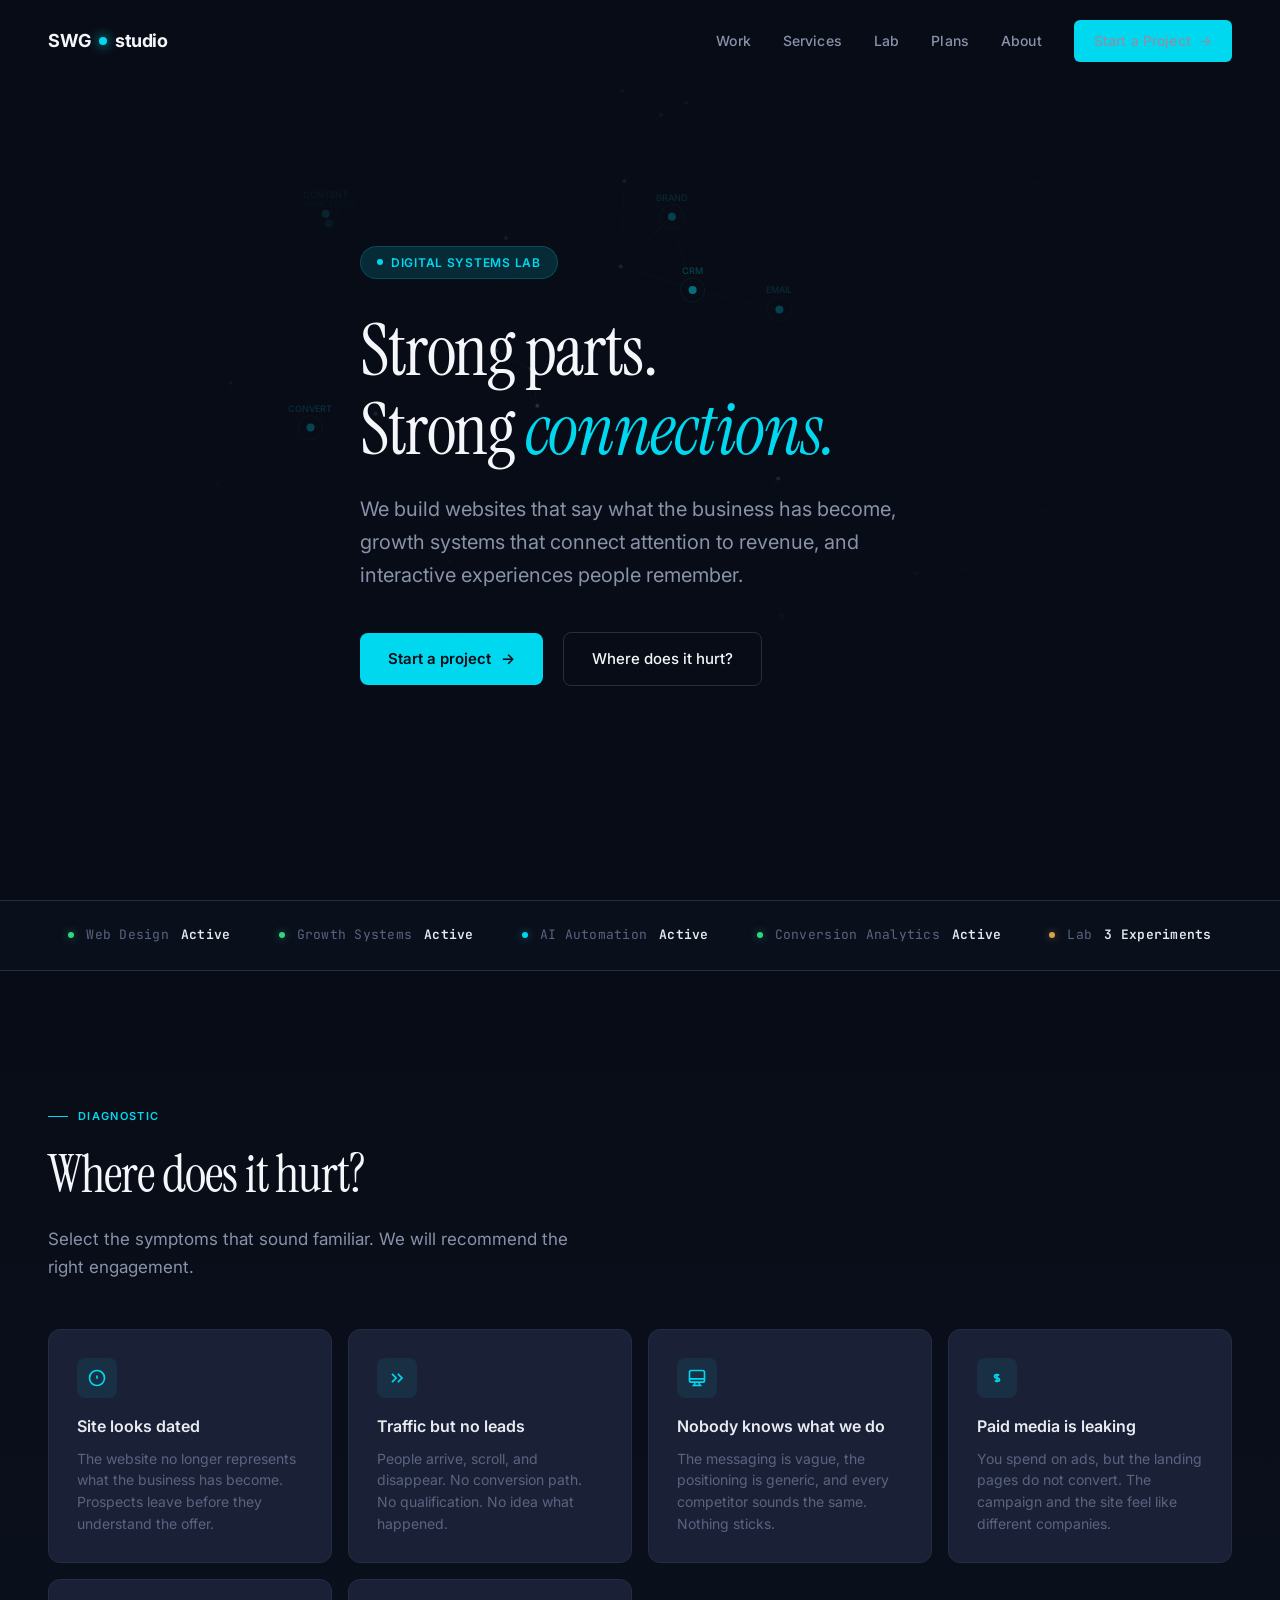
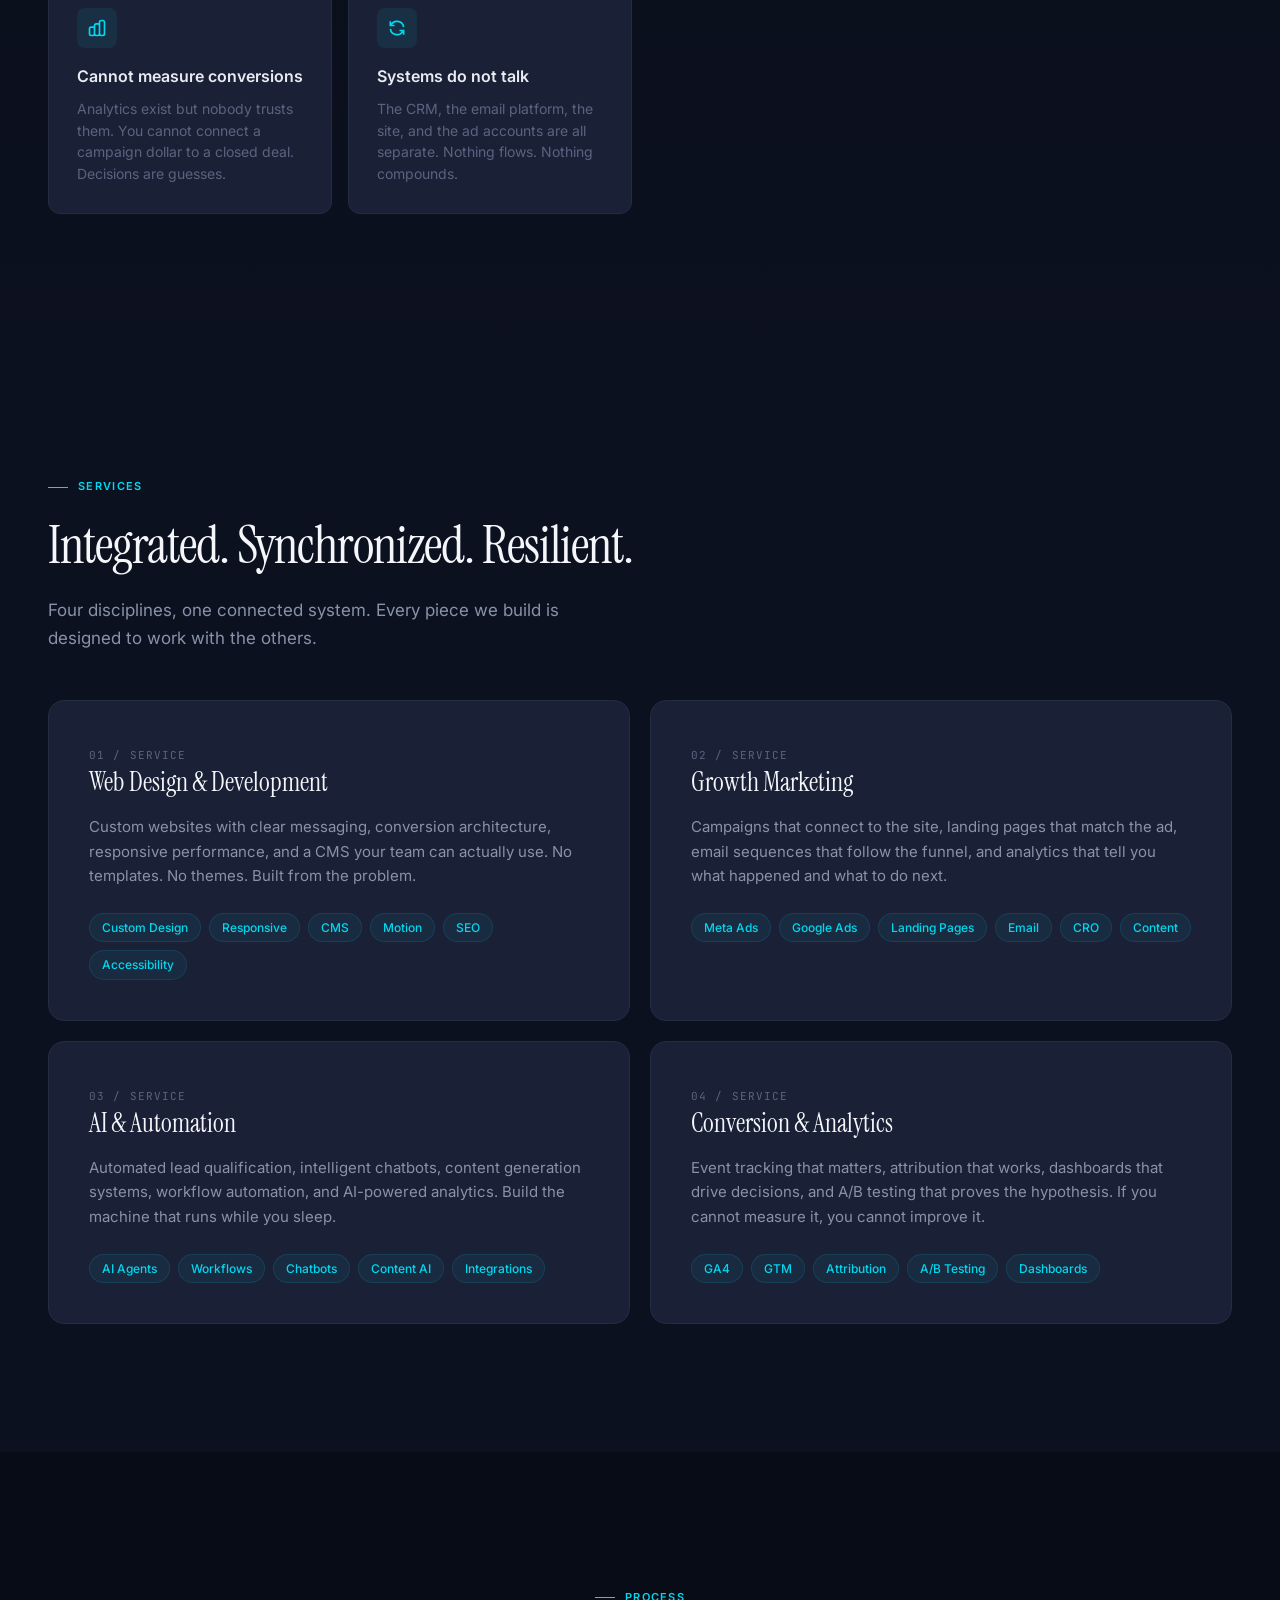
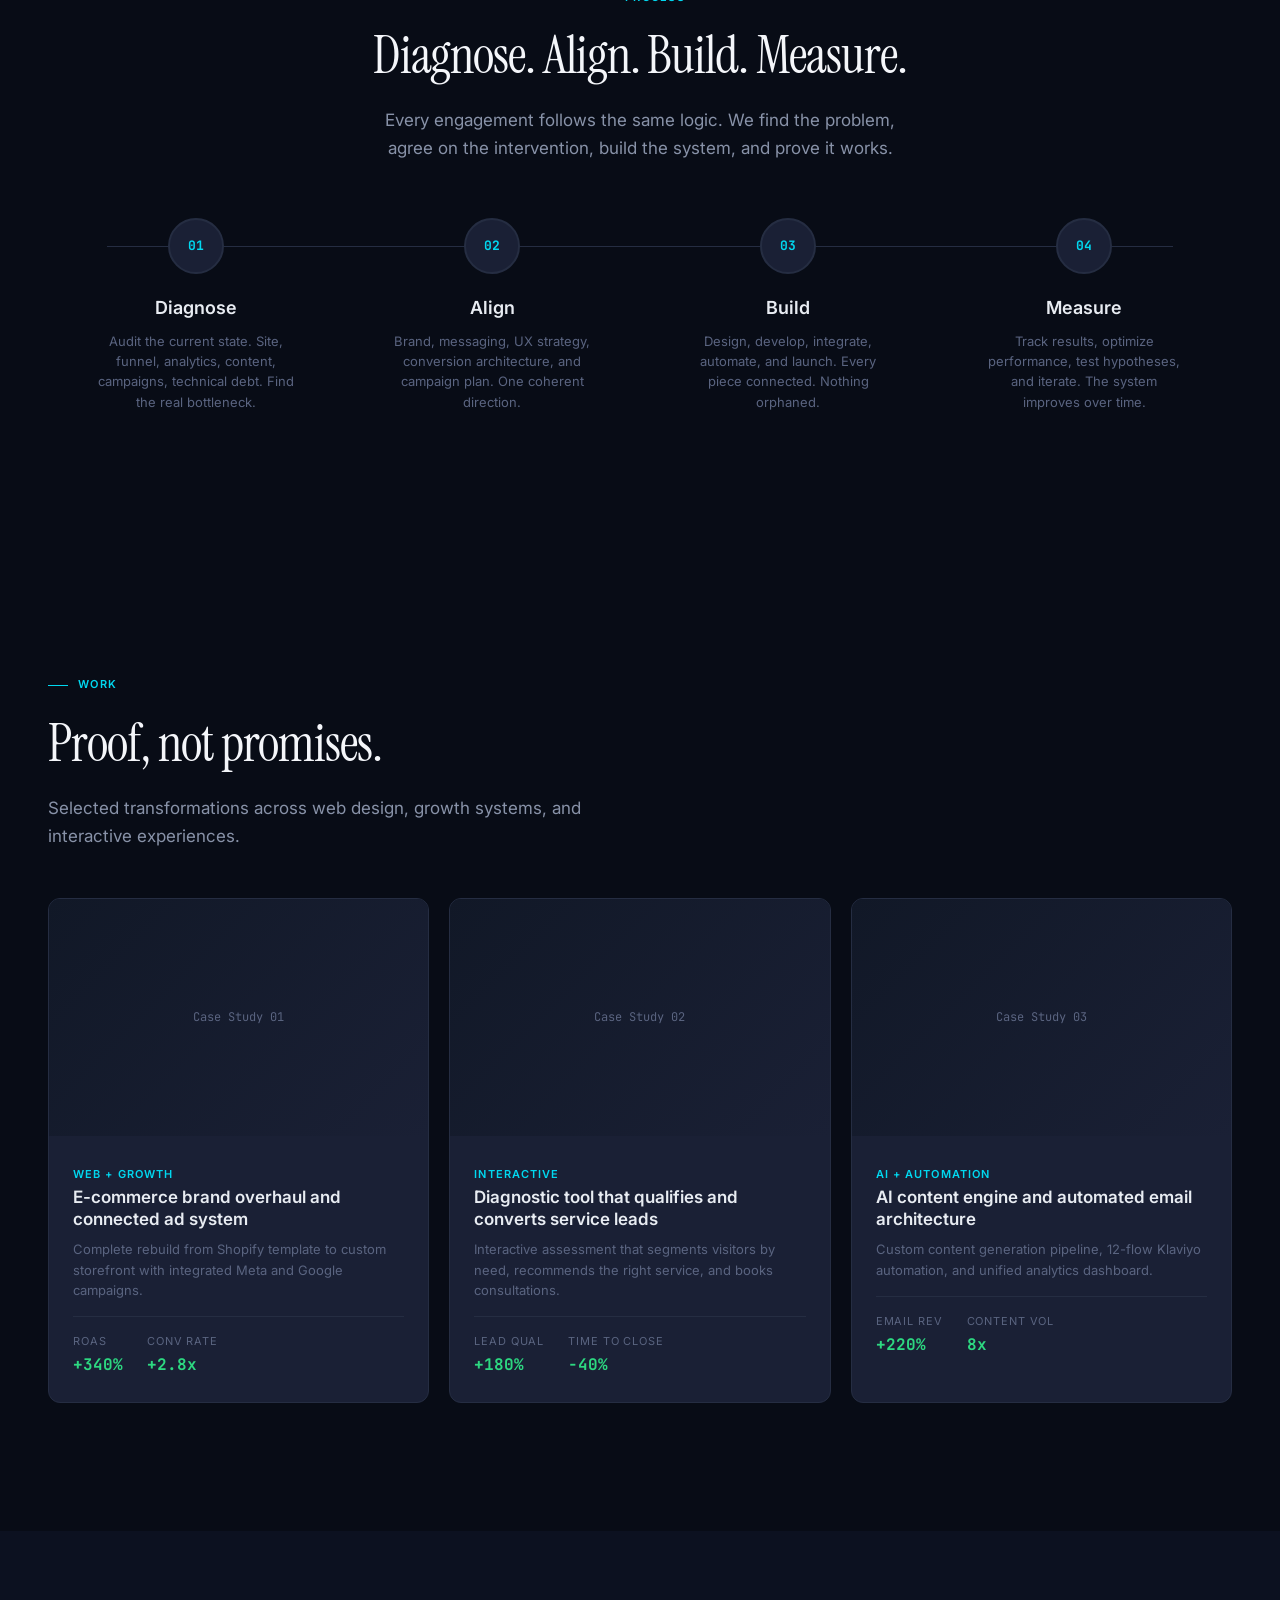
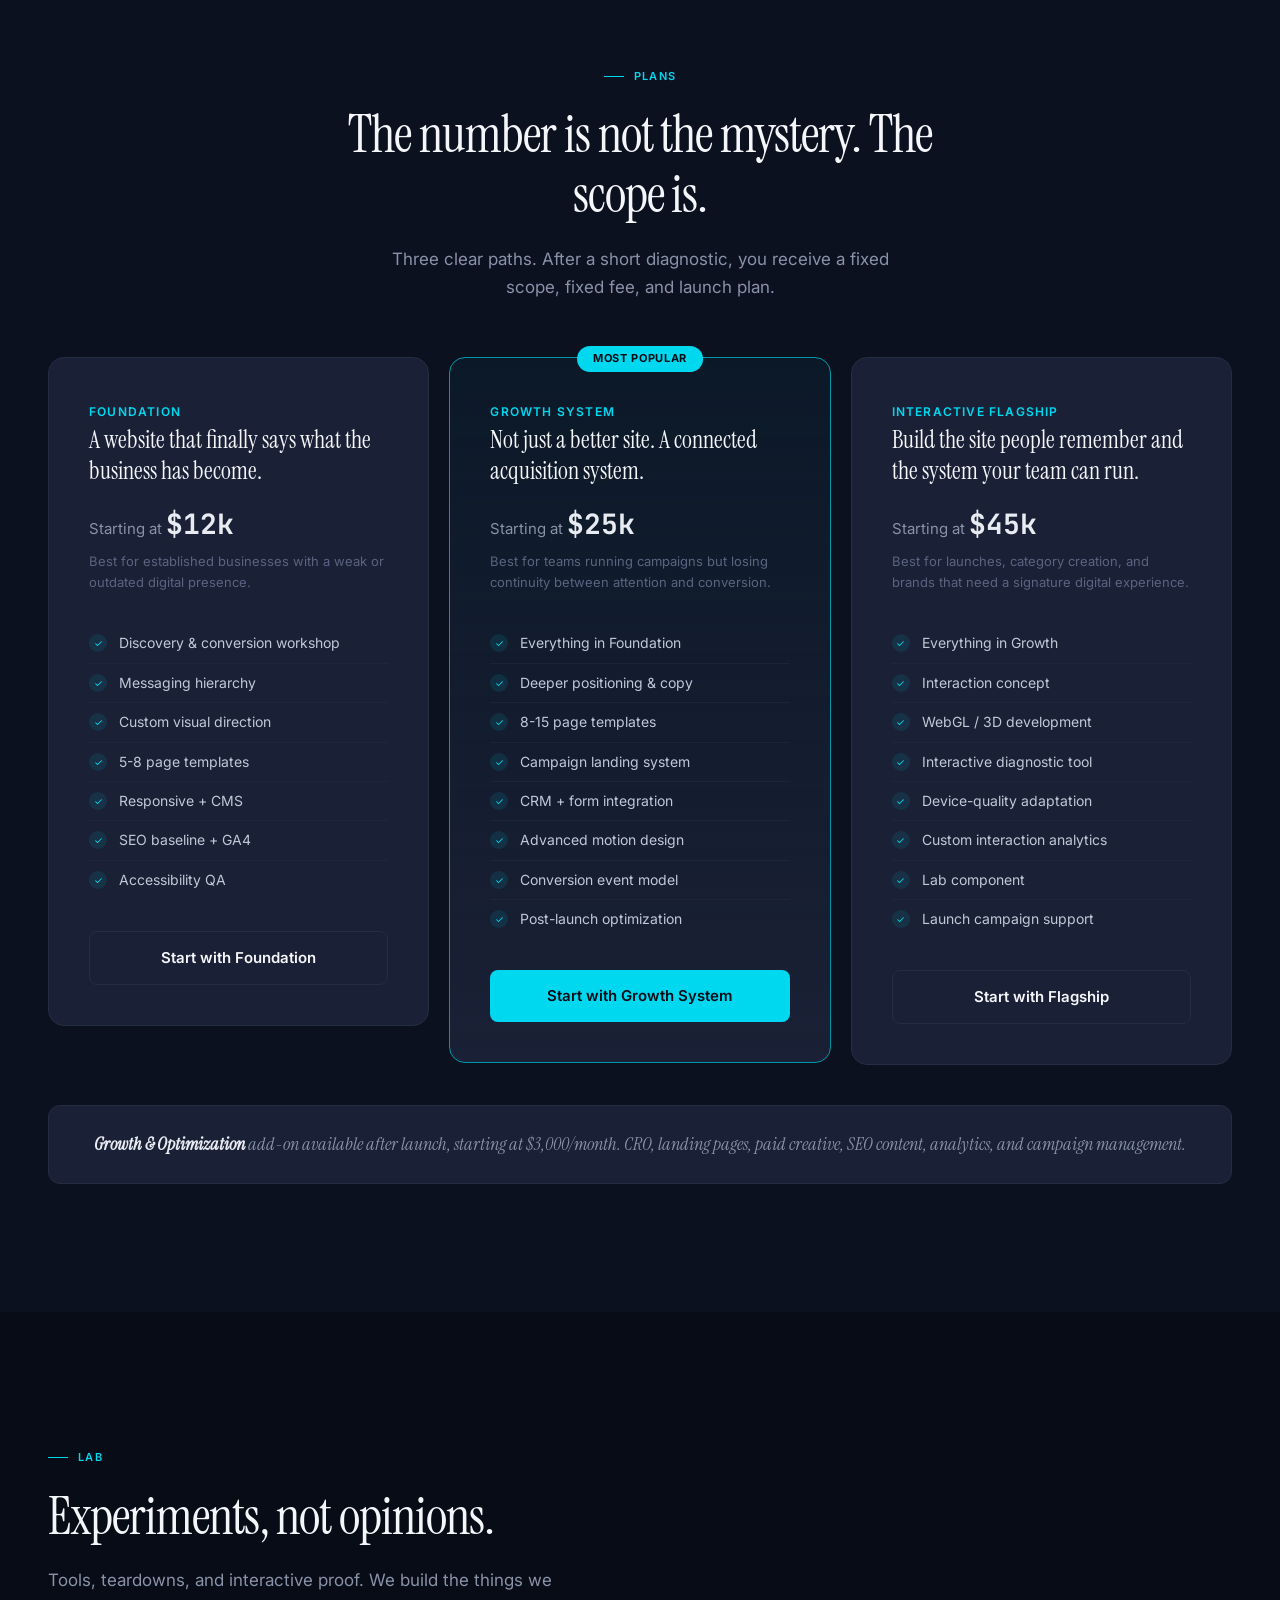
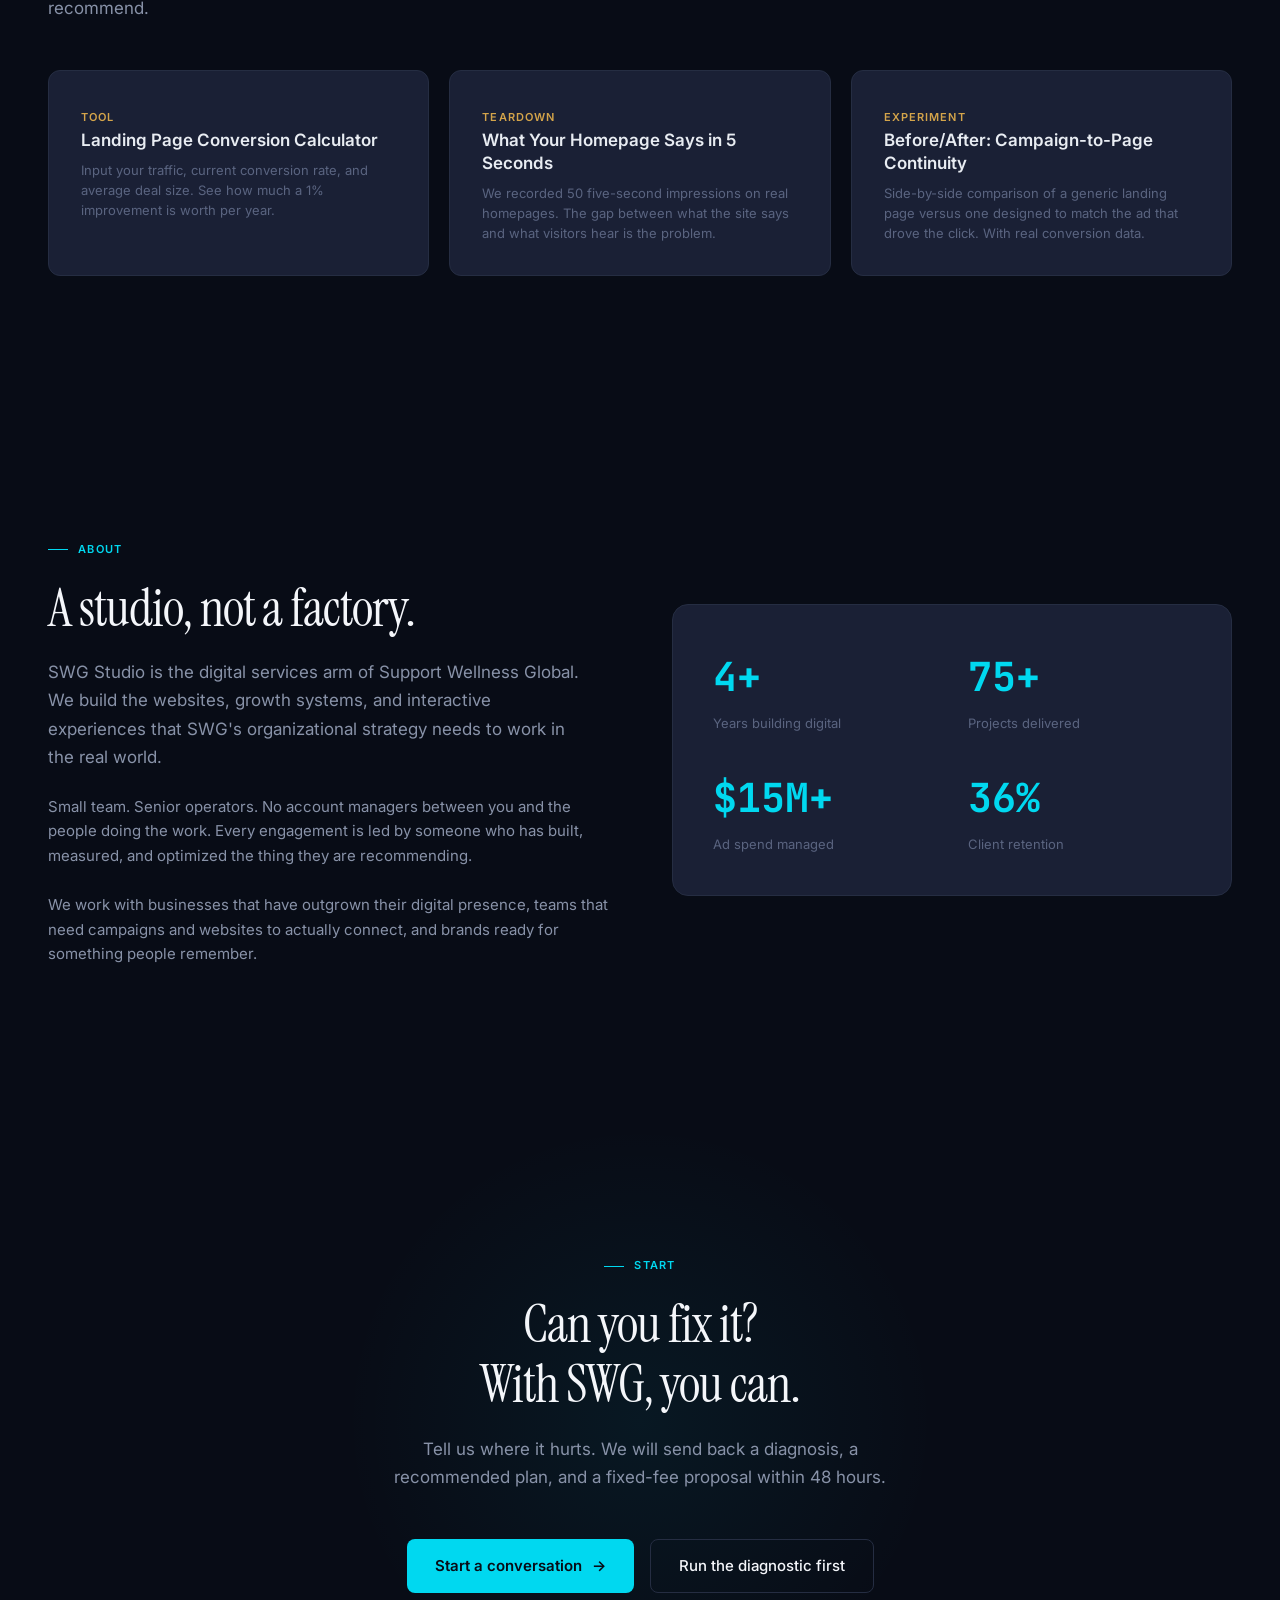
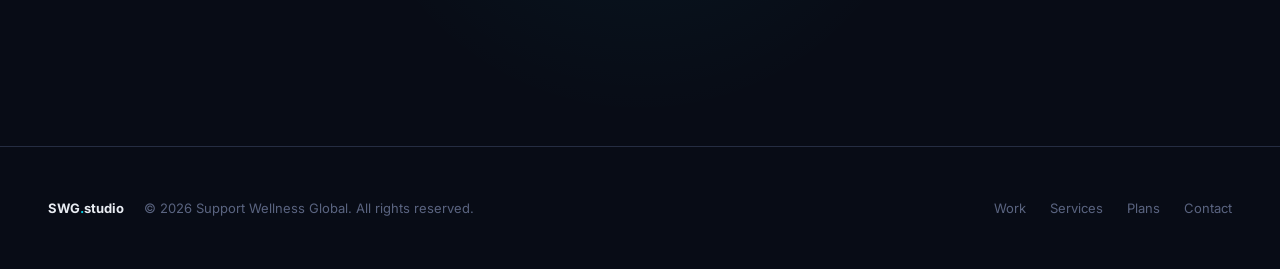
==== index.html @ 5b89d14f "Initial v1 of SWG Studio site Single-page digital systems lab site with network canvas animation, in" ====
<!DOCTYPE html>
<html lang="en">
<head>
  <meta charset="UTF-8">
  <meta name="viewport" content="width=device-width, initial-scale=1.0">
  <title>SWG Studio | Websites, Growth Systems & Interactive Experiences</title>
  <meta name="description" content="We build websites that convert, growth systems that connect, and interactive experiences people remember. Diagnose. Align. Build. Measure.">
  <meta property="og:title" content="SWG Studio | Digital Systems Lab">
  <meta property="og:description" content="Websites, growth marketing, AI automation, and conversion systems. Not another agency site. A working digital systems lab.">
  <meta property="og:type" content="website">
  <link rel="preconnect" href="https://fonts.googleapis.com">
  <link rel="preconnect" href="https://fonts.gstatic.com" crossorigin>
  <link href="https://fonts.googleapis.com/css2?family=Instrument+Serif:ital@0;1&family=Inter:wght@400;500;600;700&family=JetBrains+Mono:wght@400;600;700&display=swap" rel="stylesheet">
  <link rel="stylesheet" href="css/style.css">
  <script type="application/ld+json">
  {
    "@context": "https://schema.org",
    "@type": "Organization",
    "name": "SWG Studio",
    "description": "Digital systems lab: web design, growth marketing, AI automation, and conversion systems.",
    "url": "https://swg.studio"
  }
  </script>
</head>
<body>

  <!-- ===== NAV ===== -->
  <nav class="nav" role="navigation" aria-label="Main navigation">
    <div class="nav-inner">
      <a href="/" class="nav-logo" aria-label="SWG Studio home">
        SWG<span class="dot"></span>studio
      </a>
      <ul class="nav-links">
        <li><a href="#work">Work</a></li>
        <li><a href="#services">Services</a></li>
        <li><a href="#lab">Lab</a></li>
        <li><a href="#plans">Plans</a></li>
        <li><a href="#about">About</a></li>
        <li><a href="#start" class="nav-cta">Start a Project <span aria-hidden="true">&rarr;</span></a></li>
      </ul>
      <button class="nav-mobile-toggle" aria-label="Toggle navigation menu" aria-expanded="false">
        <svg viewBox="0 0 24 24" fill="none" stroke="currentColor" stroke-width="2"><path d="M4 6h16M4 12h16M4 18h16"/></svg>
      </button>
    </div>
  </nav>

  <!-- ===== HERO ===== -->
  <section class="hero" id="home">
    <div class="hero-bg">
      <canvas id="network-canvas" aria-hidden="true"></canvas>
      <div class="hero-gradient"></div>
    </div>
    <div class="container hero-content">
      <div class="hero-badge fade-up">
        <span class="pulse"></span>
        Digital Systems Lab
      </div>
      <h1 class="fade-up">
        Strong parts.<br>
        Strong <em>connections.</em>
      </h1>
      <p class="hero-sub fade-up">
        We build websites that say what the business has become, growth systems that connect attention to revenue, and interactive experiences people remember.
      </p>
      <div class="hero-actions fade-up">
        <a href="#start" class="btn-primary">
          Start a project <span aria-hidden="true">&rarr;</span>
        </a>
        <a href="#diagnostic" class="btn-secondary">
          Where does it hurt?
        </a>
      </div>
    </div>
  </section>

  <!-- ===== SYSTEM STATUS BAR ===== -->
  <div class="system-bar" aria-label="System capabilities">
    <div class="container">
      <div class="system-bar-inner">
        <div class="system-metric">
          <span class="indicator green"></span>
          <span>Web Design</span>
          <span class="value">Active</span>
        </div>
        <div class="system-metric">
          <span class="indicator green"></span>
          <span>Growth Systems</span>
          <span class="value">Active</span>
        </div>
        <div class="system-metric">
          <span class="indicator cyan"></span>
          <span>AI Automation</span>
          <span class="value">Active</span>
        </div>
        <div class="system-metric">
          <span class="indicator green"></span>
          <span>Conversion Analytics</span>
          <span class="value">Active</span>
        </div>
        <div class="system-metric">
          <span class="indicator amber"></span>
          <span>Lab</span>
          <span class="value">3 Experiments</span>
        </div>
      </div>
    </div>
  </div>

  <!-- ===== DIAGNOSTIC ===== -->
  <section class="section diagnostic" id="diagnostic">
    <div class="container">
      <span class="section-label fade-up">Diagnostic</span>
      <h2 class="section-heading fade-up">Where does it hurt?</h2>
      <p class="section-sub fade-up">
        Select the symptoms that sound familiar. We will recommend the right engagement.
      </p>
      <div class="diagnostic-grid">
        <div class="symptom-card fade-up">
          <div class="symptom-icon">
            <svg width="20" height="20" viewBox="0 0 24 24" fill="none" stroke="currentColor" stroke-width="2"><path d="M12 9v4m0 4h.01M21 12a9 9 0 11-18 0 9 9 0 0118 0z"/></svg>
          </div>
          <h3>Site looks dated</h3>
          <p>The website no longer represents what the business has become. Prospects leave before they understand the offer.</p>
        </div>
        <div class="symptom-card fade-up">
          <div class="symptom-icon">
            <svg width="20" height="20" viewBox="0 0 24 24" fill="none" stroke="currentColor" stroke-width="2"><path d="M13 17l5-5-5-5M6 17l5-5-5-5"/></svg>
          </div>
          <h3>Traffic but no leads</h3>
          <p>People arrive, scroll, and disappear. No conversion path. No qualification. No idea what happened.</p>
        </div>
        <div class="symptom-card fade-up">
          <div class="symptom-icon">
            <svg width="20" height="20" viewBox="0 0 24 24" fill="none" stroke="currentColor" stroke-width="2"><path d="M9.75 17L9 20l-1 1h8l-1-1-.75-3M3 13h18M5 17h14a2 2 0 002-2V5a2 2 0 00-2-2H5a2 2 0 00-2 2v10a2 2 0 002 2z"/></svg>
          </div>
          <h3>Nobody knows what we do</h3>
          <p>The messaging is vague, the positioning is generic, and every competitor sounds the same. Nothing sticks.</p>
        </div>
        <div class="symptom-card fade-up">
          <div class="symptom-icon">
            <svg width="20" height="20" viewBox="0 0 24 24" fill="none" stroke="currentColor" stroke-width="2"><path d="M12 8c-1.657 0-3 .895-3 2s1.343 2 3 2 3 .895 3 2-1.343 2-3 2m0-8c1.11 0 2.08.402 2.599 1M12 8V7m0 1v8m0 0v1m0-1c-1.11 0-2.08-.402-2.599-1"/></svg>
          </div>
          <h3>Paid media is leaking</h3>
          <p>You spend on ads, but the landing pages do not convert. The campaign and the site feel like different companies.</p>
        </div>
        <div class="symptom-card fade-up">
          <div class="symptom-icon">
            <svg width="20" height="20" viewBox="0 0 24 24" fill="none" stroke="currentColor" stroke-width="2"><path d="M9 19v-6a2 2 0 00-2-2H5a2 2 0 00-2 2v6a2 2 0 002 2h2a2 2 0 002-2zm0 0V9a2 2 0 012-2h2a2 2 0 012 2v10m-6 0a2 2 0 002 2h2a2 2 0 002-2m0 0V5a2 2 0 012-2h2a2 2 0 012 2v14a2 2 0 01-2 2h-2a2 2 0 01-2-2z"/></svg>
          </div>
          <h3>Cannot measure conversions</h3>
          <p>Analytics exist but nobody trusts them. You cannot connect a campaign dollar to a closed deal. Decisions are guesses.</p>
        </div>
        <div class="symptom-card fade-up">
          <div class="symptom-icon">
            <svg width="20" height="20" viewBox="0 0 24 24" fill="none" stroke="currentColor" stroke-width="2"><path d="M4 4v5h.582m15.356 2A8.001 8.001 0 004.582 9m0 0H9m11 11v-5h-.581m0 0a8.003 8.003 0 01-15.357-2m15.357 2H15"/></svg>
          </div>
          <h3>Systems do not talk</h3>
          <p>The CRM, the email platform, the site, and the ad accounts are all separate. Nothing flows. Nothing compounds.</p>
        </div>
      </div>
      <div class="diagnostic-result fade-up">
        <h3></h3>
        <p class="recommendation"></p>
        <span class="recommended-plan"></span>
      </div>
    </div>
  </section>

  <!-- ===== SERVICES ===== -->
  <section class="section services" id="services">
    <div class="container">
      <span class="section-label fade-up">Services</span>
      <h2 class="section-heading fade-up">Integrated. Synchronized. Resilient.</h2>
      <p class="section-sub fade-up">
        Four disciplines, one connected system. Every piece we build is designed to work with the others.
      </p>
      <div class="services-grid">
        <div class="service-card fade-up">
          <span class="service-number">01 / Service</span>
          <h3>Web Design &amp; Development</h3>
          <p>Custom websites with clear messaging, conversion architecture, responsive performance, and a CMS your team can actually use. No templates. No themes. Built from the problem.</p>
          <div class="service-tags">
            <span class="service-tag">Custom Design</span>
            <span class="service-tag">Responsive</span>
            <span class="service-tag">CMS</span>
            <span class="service-tag">Motion</span>
            <span class="service-tag">SEO</span>
            <span class="service-tag">Accessibility</span>
          </div>
        </div>
        <div class="service-card fade-up">
          <span class="service-number">02 / Service</span>
          <h3>Growth Marketing</h3>
          <p>Campaigns that connect to the site, landing pages that match the ad, email sequences that follow the funnel, and analytics that tell you what happened and what to do next.</p>
          <div class="service-tags">
            <span class="service-tag">Meta Ads</span>
            <span class="service-tag">Google Ads</span>
            <span class="service-tag">Landing Pages</span>
            <span class="service-tag">Email</span>
            <span class="service-tag">CRO</span>
            <span class="service-tag">Content</span>
          </div>
        </div>
        <div class="service-card fade-up">
          <span class="service-number">03 / Service</span>
          <h3>AI &amp; Automation</h3>
          <p>Automated lead qualification, intelligent chatbots, content generation systems, workflow automation, and AI-powered analytics. Build the machine that runs while you sleep.</p>
          <div class="service-tags">
            <span class="service-tag">AI Agents</span>
            <span class="service-tag">Workflows</span>
            <span class="service-tag">Chatbots</span>
            <span class="service-tag">Content AI</span>
            <span class="service-tag">Integrations</span>
          </div>
        </div>
        <div class="service-card fade-up">
          <span class="service-number">04 / Service</span>
          <h3>Conversion &amp; Analytics</h3>
          <p>Event tracking that matters, attribution that works, dashboards that drive decisions, and A/B testing that proves the hypothesis. If you cannot measure it, you cannot improve it.</p>
          <div class="service-tags">
            <span class="service-tag">GA4</span>
            <span class="service-tag">GTM</span>
            <span class="service-tag">Attribution</span>
            <span class="service-tag">A/B Testing</span>
            <span class="service-tag">Dashboards</span>
          </div>
        </div>
      </div>
    </div>
  </section>

  <!-- ===== PROCESS ===== -->
  <section class="section" id="process">
    <div class="container">
      <div style="text-align:center; margin-bottom: 3.5rem;">
        <span class="section-label fade-up" style="justify-content:center;">Process</span>
        <h2 class="section-heading fade-up" style="margin-left:auto; margin-right:auto;">Diagnose. Align. Build. Measure.</h2>
        <p class="section-sub fade-up" style="margin-left:auto; margin-right:auto;">
          Every engagement follows the same logic. We find the problem, agree on the intervention, build the system, and prove it works.
        </p>
      </div>
      <div class="process-track">
        <div class="process-step fade-up">
          <div class="process-node">01</div>
          <h3>Diagnose</h3>
          <p>Audit the current state. Site, funnel, analytics, content, campaigns, technical debt. Find the real bottleneck.</p>
        </div>
        <div class="process-step fade-up">
          <div class="process-node">02</div>
          <h3>Align</h3>
          <p>Brand, messaging, UX strategy, conversion architecture, and campaign plan. One coherent direction.</p>
        </div>
        <div class="process-step fade-up">
          <div class="process-node">03</div>
          <h3>Build</h3>
          <p>Design, develop, integrate, automate, and launch. Every piece connected. Nothing orphaned.</p>
        </div>
        <div class="process-step fade-up">
          <div class="process-node">04</div>
          <h3>Measure</h3>
          <p>Track results, optimize performance, test hypotheses, and iterate. The system improves over time.</p>
        </div>
      </div>
    </div>
  </section>

  <!-- ===== WORK ===== -->
  <section class="section" id="work">
    <div class="container">
      <span class="section-label fade-up">Work</span>
      <h2 class="section-heading fade-up">Proof, not promises.</h2>
      <p class="section-sub fade-up">
        Selected transformations across web design, growth systems, and interactive experiences.
      </p>
      <div class="work-grid">
        <div class="work-card fade-up">
          <div class="work-card-image">
            <div class="placeholder">Case Study 01</div>
          </div>
          <div class="work-card-body">
            <span class="work-card-category">Web + Growth</span>
            <h3>E-commerce brand overhaul and connected ad system</h3>
            <p>Complete rebuild from Shopify template to custom storefront with integrated Meta and Google campaigns.</p>
            <div class="work-card-metrics">
              <div class="work-metric">
                <span class="label">ROAS</span>
                <span class="value">+340%</span>
              </div>
              <div class="work-metric">
                <span class="label">Conv Rate</span>
                <span class="value">+2.8x</span>
              </div>
            </div>
          </div>
        </div>
        <div class="work-card fade-up">
          <div class="work-card-image">
            <div class="placeholder">Case Study 02</div>
          </div>
          <div class="work-card-body">
            <span class="work-card-category">Interactive</span>
            <h3>Diagnostic tool that qualifies and converts service leads</h3>
            <p>Interactive assessment that segments visitors by need, recommends the right service, and books consultations.</p>
            <div class="work-card-metrics">
              <div class="work-metric">
                <span class="label">Lead Qual</span>
                <span class="value">+180%</span>
              </div>
              <div class="work-metric">
                <span class="label">Time to Close</span>
                <span class="value">-40%</span>
              </div>
            </div>
          </div>
        </div>
        <div class="work-card fade-up">
          <div class="work-card-image">
            <div class="placeholder">Case Study 03</div>
          </div>
          <div class="work-card-body">
            <span class="work-card-category">AI + Automation</span>
            <h3>AI content engine and automated email architecture</h3>
            <p>Custom content generation pipeline, 12-flow Klaviyo automation, and unified analytics dashboard.</p>
            <div class="work-card-metrics">
              <div class="work-metric">
                <span class="label">Email Rev</span>
                <span class="value">+220%</span>
              </div>
              <div class="work-metric">
                <span class="label">Content Vol</span>
                <span class="value">8x</span>
              </div>
            </div>
          </div>
        </div>
      </div>
    </div>
  </section>

  <!-- ===== PLANS ===== -->
  <section class="section plans" id="plans">
    <div class="container">
      <div class="plans-intro">
        <span class="section-label fade-up" style="justify-content:center;">Plans</span>
        <h2 class="section-heading fade-up">The number is not the mystery. The scope is.</h2>
        <p class="section-sub fade-up">
          Three clear paths. After a short diagnostic, you receive a fixed scope, fixed fee, and launch plan.
        </p>
      </div>
      <div class="plans-grid">
        <!-- Foundation -->
        <div class="plan-card fade-up">
          <span class="plan-name">Foundation</span>
          <h3>A website that finally says what the business has become.</h3>
          <p class="plan-price">Starting at <span class="amount">$12k</span></p>
          <p class="plan-note">Best for established businesses with a weak or outdated digital presence.</p>
          <ul class="plan-features">
            <li><span class="check" aria-hidden="true">&#10003;</span> Discovery &amp; conversion workshop</li>
            <li><span class="check" aria-hidden="true">&#10003;</span> Messaging hierarchy</li>
            <li><span class="check" aria-hidden="true">&#10003;</span> Custom visual direction</li>
            <li><span class="check" aria-hidden="true">&#10003;</span> 5-8 page templates</li>
            <li><span class="check" aria-hidden="true">&#10003;</span> Responsive + CMS</li>
            <li><span class="check" aria-hidden="true">&#10003;</span> SEO baseline + GA4</li>
            <li><span class="check" aria-hidden="true">&#10003;</span> Accessibility QA</li>
          </ul>
          <a href="#start" class="plan-cta outline">Start with Foundation</a>
        </div>
        <!-- Growth System -->
        <div class="plan-card featured fade-up">
          <span class="plan-name">Growth System</span>
          <h3>Not just a better site. A connected acquisition system.</h3>
          <p class="plan-price">Starting at <span class="amount">$25k</span></p>
          <p class="plan-note">Best for teams running campaigns but losing continuity between attention and conversion.</p>
          <ul class="plan-features">
            <li><span class="check" aria-hidden="true">&#10003;</span> Everything in Foundation</li>
            <li><span class="check" aria-hidden="true">&#10003;</span> Deeper positioning &amp; copy</li>
            <li><span class="check" aria-hidden="true">&#10003;</span> 8-15 page templates</li>
            <li><span class="check" aria-hidden="true">&#10003;</span> Campaign landing system</li>
            <li><span class="check" aria-hidden="true">&#10003;</span> CRM + form integration</li>
            <li><span class="check" aria-hidden="true">&#10003;</span> Advanced motion design</li>
            <li><span class="check" aria-hidden="true">&#10003;</span> Conversion event model</li>
            <li><span class="check" aria-hidden="true">&#10003;</span> Post-launch optimization</li>
          </ul>
          <a href="#start" class="plan-cta primary">Start with Growth System</a>
        </div>
        <!-- Interactive Flagship -->
        <div class="plan-card fade-up">
          <span class="plan-name">Interactive Flagship</span>
          <h3>Build the site people remember and the system your team can run.</h3>
          <p class="plan-price">Starting at <span class="amount">$45k</span></p>
          <p class="plan-note">Best for launches, category creation, and brands that need a signature digital experience.</p>
          <ul class="plan-features">
            <li><span class="check" aria-hidden="true">&#10003;</span> Everything in Growth</li>
            <li><span class="check" aria-hidden="true">&#10003;</span> Interaction concept</li>
            <li><span class="check" aria-hidden="true">&#10003;</span> WebGL / 3D development</li>
            <li><span class="check" aria-hidden="true">&#10003;</span> Interactive diagnostic tool</li>
            <li><span class="check" aria-hidden="true">&#10003;</span> Device-quality adaptation</li>
            <li><span class="check" aria-hidden="true">&#10003;</span> Custom interaction analytics</li>
            <li><span class="check" aria-hidden="true">&#10003;</span> Lab component</li>
            <li><span class="check" aria-hidden="true">&#10003;</span> Launch campaign support</li>
          </ul>
          <a href="#start" class="plan-cta outline">Start with Flagship</a>
        </div>
      </div>
      <div class="plans-note fade-up">
        <p><strong>Growth &amp; Optimization</strong> add-on available after launch, starting at $3,000/month. CRO, landing pages, paid creative, SEO content, analytics, and campaign management.</p>
      </div>
    </div>
  </section>

  <!-- ===== LAB PREVIEW ===== -->
  <section class="section" id="lab">
    <div class="container">
      <span class="section-label fade-up">Lab</span>
      <h2 class="section-heading fade-up">Experiments, not opinions.</h2>
      <p class="section-sub fade-up">
        Tools, teardowns, and interactive proof. We build the things we recommend.
      </p>
      <div class="lab-preview-grid">
        <div class="lab-card fade-up">
          <span class="lab-card-type">Tool</span>
          <h3>Landing Page Conversion Calculator</h3>
          <p>Input your traffic, current conversion rate, and average deal size. See how much a 1% improvement is worth per year.</p>
        </div>
        <div class="lab-card fade-up">
          <span class="lab-card-type">Teardown</span>
          <h3>What Your Homepage Says in 5 Seconds</h3>
          <p>We recorded 50 five-second impressions on real homepages. The gap between what the site says and what visitors hear is the problem.</p>
        </div>
        <div class="lab-card fade-up">
          <span class="lab-card-type">Experiment</span>
          <h3>Before/After: Campaign-to-Page Continuity</h3>
          <p>Side-by-side comparison of a generic landing page versus one designed to match the ad that drove the click. With real conversion data.</p>
        </div>
      </div>
    </div>
  </section>

  <!-- ===== ABOUT ===== -->
  <section class="section" id="about">
    <div class="container">
      <div style="display:grid; grid-template-columns: 1fr 1fr; gap: 4rem; align-items: center;">
        <div>
          <span class="section-label fade-up">About</span>
          <h2 class="section-heading fade-up">A studio, not a factory.</h2>
          <p class="section-sub fade-up" style="margin-bottom: 1.5rem;">
            SWG Studio is the digital services arm of Support Wellness Global. We build the websites, growth systems, and interactive experiences that SWG's organizational strategy needs to work in the real world.
          </p>
          <p class="fade-up" style="color: var(--secondary); font-size: 0.9375rem; line-height: 1.65; margin-bottom: 1.5rem;">
            Small team. Senior operators. No account managers between you and the people doing the work. Every engagement is led by someone who has built, measured, and optimized the thing they are recommending.
          </p>
          <p class="fade-up" style="color: var(--secondary); font-size: 0.9375rem; line-height: 1.65;">
            We work with businesses that have outgrown their digital presence, teams that need campaigns and websites to actually connect, and brands ready for something people remember.
          </p>
        </div>
        <div class="fade-up" style="background: var(--charcoal); border: 1px solid var(--border); border-radius: 16px; padding: 2.5rem;">
          <div style="display:grid; grid-template-columns: 1fr 1fr; gap: 2rem;">
            <div>
              <div style="font-family: var(--font-mono); font-size: 2.5rem; font-weight: 700; color: var(--cyan);" data-count="12" data-suffix="+">0</div>
              <div style="font-size: 0.8125rem; color: var(--muted); margin-top: 0.25rem;">Years building digital</div>
            </div>
            <div>
              <div style="font-family: var(--font-mono); font-size: 2.5rem; font-weight: 700; color: var(--cyan);" data-count="200" data-suffix="+">0</div>
              <div style="font-size: 0.8125rem; color: var(--muted); margin-top: 0.25rem;">Projects delivered</div>
            </div>
            <div>
              <div style="font-family: var(--font-mono); font-size: 2.5rem; font-weight: 700; color: var(--cyan);" data-count="40" data-suffix="M+" data-prefix="$">0</div>
              <div style="font-size: 0.8125rem; color: var(--muted); margin-top: 0.25rem;">Ad spend managed</div>
            </div>
            <div>
              <div style="font-family: var(--font-mono); font-size: 2.5rem; font-weight: 700; color: var(--cyan);" data-count="98" data-suffix="%">0</div>
              <div style="font-size: 0.8125rem; color: var(--muted); margin-top: 0.25rem;">Client retention</div>
            </div>
          </div>
        </div>
      </div>
    </div>
  </section>

  <!-- ===== CTA ===== -->
  <section class="section cta-section" id="start">
    <div class="container">
      <span class="section-label fade-up" style="justify-content:center;">Start</span>
      <h2 class="section-heading fade-up" style="margin-left:auto; margin-right:auto;">
        Can you fix it?<br>With SWG, you can.
      </h2>
      <p class="section-sub fade-up" style="margin-left:auto; margin-right:auto;">
        Tell us where it hurts. We will send back a diagnosis, a recommended plan, and a fixed-fee proposal within 48 hours.
      </p>
      <div class="cta-actions fade-up">
        <a href="mailto:will@supportwellnessglobal.com?subject=Project%20Inquiry%20-%20SWG%20Studio" class="btn-primary">
          Start a conversation <span aria-hidden="true">&rarr;</span>
        </a>
        <a href="#diagnostic" class="btn-secondary">
          Run the diagnostic first
        </a>
      </div>
    </div>
  </section>

  <!-- ===== FOOTER ===== -->
  <footer class="footer">
    <div class="container">
      <div class="footer-inner">
        <div class="footer-left">
          <span class="logo">SWG<span style="color:var(--cyan);">.</span>studio</span>
          &copy; 2026 Support Wellness Global. All rights reserved.
        </div>
        <ul class="footer-links">
          <li><a href="#work">Work</a></li>
          <li><a href="#services">Services</a></li>
          <li><a href="#plans">Plans</a></li>
          <li><a href="#start">Contact</a></li>
        </ul>
      </div>
    </div>
  </footer>

  <script src="js/main.js"></script>
</body>
</html>
---- css/style.css ----
:root {
  --ink: #080c16;
  --deep: #0c1120;
  --midnight: #111827;
  --charcoal: #1a2035;
  --surface: #1e2538;
  --border: #252d42;
  --muted: #5a6480;
  --secondary: #8892a8;
  --text: #c0c8d8;
  --heading: #e8ecf2;
  --white: #f4f6fa;
  --amber: #d4a44a;
  --amber-glow: #e8b85c;
  --amber-dim: #9a7832;
  --cyan: #00d8f0;
  --cyan-bright: #00eeff;
  --cyan-dim: #0098a8;
  --cyan-glow: rgba(0, 216, 240, 0.15);
  --red-signal: #ff4d5a;
  --green-signal: #2dd881;
  --font-serif: 'Instrument Serif', Georgia, serif;
  --font-sans: 'Inter', -apple-system, BlinkMacSystemFont, sans-serif;
  --font-mono: 'JetBrains Mono', 'Fira Code', monospace;
  --ease-out: cubic-bezier(0.16, 1, 0.3, 1);
  --ease-spring: cubic-bezier(0.34, 1.56, 0.64, 1);
}

*, *::before, *::after { margin: 0; padding: 0; box-sizing: border-box; }

html {
  scroll-behavior: smooth;
  font-size: 16px;
  -webkit-font-smoothing: antialiased;
  -moz-osx-font-smoothing: grayscale;
}

body {
  font-family: var(--font-sans);
  background: var(--ink);
  color: var(--text);
  line-height: 1.6;
  overflow-x: hidden;
}

::selection {
  background: var(--cyan);
  color: var(--ink);
}

a { color: var(--cyan); text-decoration: none; transition: color 0.2s; }
a:hover { color: var(--cyan-bright); }

img { max-width: 100%; display: block; }

.container {
  max-width: 1280px;
  margin: 0 auto;
  padding: 0 clamp(1.25rem, 4vw, 3rem);
}

.sr-only {
  position: absolute; width: 1px; height: 1px;
  padding: 0; margin: -1px; overflow: hidden;
  clip: rect(0, 0, 0, 0); white-space: nowrap; border: 0;
}

/* =========================================
   NAV
   ========================================= */
.nav {
  position: fixed;
  top: 0;
  left: 0;
  right: 0;
  z-index: 100;
  padding: 1.25rem 0;
  transition: background 0.4s, backdrop-filter 0.4s;
}

.nav.scrolled {
  background: rgba(8, 12, 22, 0.85);
  backdrop-filter: blur(20px);
  border-bottom: 1px solid var(--border);
}

.nav-inner {
  display: flex;
  align-items: center;
  justify-content: space-between;
  max-width: 1280px;
  margin: 0 auto;
  padding: 0 clamp(1.25rem, 4vw, 3rem);
}

.nav-logo {
  display: flex;
  align-items: center;
  gap: 0.5rem;
  font-weight: 700;
  font-size: 1.125rem;
  color: var(--white);
  letter-spacing: -0.02em;
}

.nav-logo .dot {
  display: inline-block;
  width: 8px;
  height: 8px;
  background: var(--cyan);
  border-radius: 50%;
  box-shadow: 0 0 12px var(--cyan);
}

.nav-links {
  display: flex;
  align-items: center;
  gap: 2rem;
  list-style: none;
}

.nav-links a {
  color: var(--secondary);
  font-size: 0.875rem;
  font-weight: 500;
  letter-spacing: 0.01em;
  transition: color 0.2s;
}

.nav-links a:hover { color: var(--white); }

.nav-cta {
  display: inline-flex;
  align-items: center;
  gap: 0.5rem;
  padding: 0.625rem 1.25rem;
  background: var(--cyan);
  color: var(--ink);
  font-size: 0.8125rem;
  font-weight: 600;
  border-radius: 6px;
  letter-spacing: 0.02em;
  transition: background 0.2s, transform 0.2s;
}

.nav-cta:hover {
  background: var(--cyan-bright);
  color: var(--ink);
  transform: translateY(-1px);
}

.nav-mobile-toggle {
  display: none;
  background: none;
  border: none;
  color: var(--white);
  cursor: pointer;
  padding: 0.5rem;
}

.nav-mobile-toggle svg { width: 24px; height: 24px; }

/* =========================================
   HERO
   ========================================= */
.hero {
  position: relative;
  min-height: 100vh;
  display: flex;
  align-items: center;
  overflow: hidden;
  padding: 8rem 0 6rem;
}

.hero-bg {
  position: absolute;
  inset: 0;
  z-index: 0;
}

.hero-bg canvas {
  width: 100%;
  height: 100%;
}

.hero-gradient {
  position: absolute;
  inset: 0;
  background:
    radial-gradient(ellipse 60% 50% at 50% 40%, transparent, var(--ink) 70%),
    linear-gradient(180deg, transparent 60%, var(--ink) 100%);
  z-index: 1;
}

.hero-content {
  position: relative;
  z-index: 2;
  max-width: 760px;
}

.hero-badge {
  display: inline-flex;
  align-items: center;
  gap: 0.5rem;
  padding: 0.375rem 1rem;
  background: var(--cyan-glow);
  border: 1px solid rgba(0, 216, 240, 0.2);
  border-radius: 100px;
  font-size: 0.75rem;
  font-weight: 600;
  color: var(--cyan);
  letter-spacing: 0.06em;
  text-transform: uppercase;
  margin-bottom: 2rem;
}

.hero-badge .pulse {
  width: 6px;
  height: 6px;
  background: var(--cyan);
  border-radius: 50%;
  animation: pulse 2s ease-in-out infinite;
}

@keyframes pulse {
  0%, 100% { opacity: 1; box-shadow: 0 0 0 0 rgba(0, 216, 240, 0.4); }
  50% { opacity: 0.8; box-shadow: 0 0 0 6px rgba(0, 216, 240, 0); }
}

.hero h1 {
  font-family: var(--font-serif);
  font-size: clamp(2.75rem, 6vw, 4.5rem);
  font-weight: 400;
  color: var(--white);
  line-height: 1.1;
  letter-spacing: -0.02em;
  margin-bottom: 1.5rem;
}

.hero h1 em {
  font-style: italic;
  color: var(--cyan);
}

.hero-sub {
  font-size: clamp(1.0625rem, 2vw, 1.25rem);
  color: var(--secondary);
  line-height: 1.65;
  max-width: 560px;
  margin-bottom: 2.5rem;
}

.hero-actions {
  display: flex;
  align-items: center;
  gap: 1.25rem;
  flex-wrap: wrap;
}

.btn-primary {
  display: inline-flex;
  align-items: center;
  gap: 0.625rem;
  padding: 0.875rem 1.75rem;
  background: var(--cyan);
  color: var(--ink);
  font-size: 0.9375rem;
  font-weight: 600;
  border-radius: 8px;
  border: none;
  cursor: pointer;
  transition: background 0.2s, transform 0.2s, box-shadow 0.2s;
}

.btn-primary:hover {
  background: var(--cyan-bright);
  color: var(--ink);
  transform: translateY(-2px);
  box-shadow: 0 8px 32px rgba(0, 216, 240, 0.25);
}

.btn-secondary {
  display: inline-flex;
  align-items: center;
  gap: 0.5rem;
  padding: 0.875rem 1.75rem;
  background: transparent;
  color: var(--white);
  font-size: 0.9375rem;
  font-weight: 500;
  border-radius: 8px;
  border: 1px solid var(--border);
  cursor: pointer;
  transition: border-color 0.2s, background 0.2s;
}

.btn-secondary:hover {
  border-color: var(--muted);
  background: rgba(255, 255, 255, 0.03);
  color: var(--white);
}

/* =========================================
   SYSTEM STATUS BAR
   ========================================= */
.system-bar {
  position: relative;
  padding: 1.5rem 0;
  border-top: 1px solid var(--border);
  border-bottom: 1px solid var(--border);
  background: rgba(12, 17, 32, 0.6);
  overflow: hidden;
}

.system-bar-inner {
  display: flex;
  align-items: center;
  justify-content: center;
  gap: 3rem;
  flex-wrap: wrap;
}

.system-metric {
  display: flex;
  align-items: center;
  gap: 0.75rem;
  font-size: 0.8125rem;
  font-family: var(--font-mono);
  color: var(--muted);
  letter-spacing: 0.02em;
}

.system-metric .indicator {
  width: 6px;
  height: 6px;
  border-radius: 50%;
}

.system-metric .indicator.green { background: var(--green-signal); box-shadow: 0 0 8px rgba(45, 216, 129, 0.5); }
.system-metric .indicator.amber { background: var(--amber); box-shadow: 0 0 8px rgba(212, 164, 74, 0.5); }
.system-metric .indicator.cyan { background: var(--cyan); box-shadow: 0 0 8px rgba(0, 216, 240, 0.5); }

.system-metric .value {
  color: var(--heading);
  font-weight: 600;
}

/* =========================================
   SECTION COMMON
   ========================================= */
.section {
  padding: clamp(4rem, 10vw, 8rem) 0;
}

.section-label {
  display: inline-flex;
  align-items: center;
  gap: 0.625rem;
  font-size: 0.6875rem;
  font-weight: 600;
  letter-spacing: 0.12em;
  text-transform: uppercase;
  color: var(--cyan);
  margin-bottom: 1.25rem;
}

.section-label::before {
  content: '';
  display: inline-block;
  width: 20px;
  height: 1px;
  background: var(--cyan);
}

.section-heading {
  font-family: var(--font-serif);
  font-size: clamp(2rem, 4.5vw, 3.25rem);
  font-weight: 400;
  color: var(--white);
  line-height: 1.15;
  letter-spacing: -0.02em;
  max-width: 640px;
  margin-bottom: 1.25rem;
}

.section-sub {
  font-size: 1.0625rem;
  color: var(--secondary);
  max-width: 540px;
  line-height: 1.65;
  margin-bottom: 3rem;
}

/* =========================================
   DIAGNOSTIC / "WHERE DOES IT HURT?"
   ========================================= */
.diagnostic {
  background: linear-gradient(180deg, var(--ink) 0%, var(--deep) 100%);
}

.diagnostic-grid {
  display: grid;
  grid-template-columns: repeat(auto-fit, minmax(280px, 1fr));
  gap: 1rem;
}

.symptom-card {
  position: relative;
  padding: 1.75rem;
  background: var(--charcoal);
  border: 1px solid var(--border);
  border-radius: 12px;
  cursor: pointer;
  transition: border-color 0.3s, background 0.3s, transform 0.3s;
  overflow: hidden;
}

.symptom-card::before {
  content: '';
  position: absolute;
  top: 0;
  left: 0;
  right: 0;
  height: 2px;
  background: var(--cyan);
  transform: scaleX(0);
  transform-origin: left;
  transition: transform 0.4s var(--ease-out);
}

.symptom-card:hover {
  border-color: var(--cyan-dim);
  background: var(--surface);
  transform: translateY(-2px);
}

.symptom-card:hover::before { transform: scaleX(1); }

.symptom-card.active {
  border-color: var(--cyan);
  background: rgba(0, 216, 240, 0.05);
}

.symptom-card.active::before { transform: scaleX(1); }

.symptom-icon {
  display: flex;
  align-items: center;
  justify-content: center;
  width: 40px;
  height: 40px;
  border-radius: 8px;
  background: rgba(0, 216, 240, 0.08);
  color: var(--cyan);
  font-size: 1.125rem;
  margin-bottom: 1rem;
}

.symptom-card h3 {
  font-size: 1rem;
  font-weight: 600;
  color: var(--heading);
  margin-bottom: 0.5rem;
}

.symptom-card p {
  font-size: 0.875rem;
  color: var(--muted);
  line-height: 1.55;
}

.diagnostic-result {
  margin-top: 2.5rem;
  padding: 2rem;
  background: var(--charcoal);
  border: 1px solid var(--cyan-dim);
  border-radius: 12px;
  display: none;
}

.diagnostic-result.visible { display: block; }

.diagnostic-result h3 {
  font-family: var(--font-serif);
  font-size: 1.5rem;
  color: var(--white);
  margin-bottom: 0.75rem;
}

.diagnostic-result .recommendation {
  font-size: 0.9375rem;
  color: var(--secondary);
  line-height: 1.65;
  margin-bottom: 1.5rem;
}

.diagnostic-result .recommended-plan {
  display: inline-flex;
  align-items: center;
  gap: 0.5rem;
  padding: 0.5rem 1rem;
  background: var(--cyan-glow);
  border: 1px solid rgba(0, 216, 240, 0.2);
  border-radius: 6px;
  font-size: 0.8125rem;
  font-weight: 600;
  color: var(--cyan);
}

/* =========================================
   SERVICES
   ========================================= */
.services {
  background: var(--deep);
}

.services-grid {
  display: grid;
  grid-template-columns: repeat(2, 1fr);
  gap: 1.25rem;
}

.service-card {
  position: relative;
  padding: 2.5rem;
  background: var(--charcoal);
  border: 1px solid var(--border);
  border-radius: 16px;
  transition: border-color 0.3s, transform 0.3s;
  overflow: hidden;
}

.service-card:hover {
  border-color: var(--cyan-dim);
  transform: translateY(-3px);
}

.service-number {
  font-family: var(--font-mono);
  font-size: 0.6875rem;
  color: var(--muted);
  letter-spacing: 0.1em;
  text-transform: uppercase;
  margin-bottom: 1.5rem;
}

.service-card h3 {
  font-family: var(--font-serif);
  font-size: 1.625rem;
  font-weight: 400;
  color: var(--white);
  line-height: 1.25;
  margin-bottom: 1rem;
}

.service-card p {
  font-size: 0.9375rem;
  color: var(--secondary);
  line-height: 1.65;
  margin-bottom: 1.5rem;
}

.service-tags {
  display: flex;
  flex-wrap: wrap;
  gap: 0.5rem;
}

.service-tag {
  padding: 0.25rem 0.75rem;
  background: rgba(0, 216, 240, 0.06);
  border: 1px solid rgba(0, 216, 240, 0.12);
  border-radius: 100px;
  font-size: 0.75rem;
  font-weight: 500;
  color: var(--cyan);
}

.service-connector {
  position: absolute;
  width: 40px;
  height: 1px;
  background: var(--border);
}

/* =========================================
   PROCESS
   ========================================= */
.process-track {
  display: grid;
  grid-template-columns: repeat(4, 1fr);
  gap: 0;
  position: relative;
}

.process-track::before {
  content: '';
  position: absolute;
  top: 28px;
  left: 5%;
  right: 5%;
  height: 1px;
  background: var(--border);
}

.process-step {
  text-align: center;
  position: relative;
  padding: 0 1rem;
}

.process-node {
  display: inline-flex;
  align-items: center;
  justify-content: center;
  width: 56px;
  height: 56px;
  border-radius: 50%;
  background: var(--charcoal);
  border: 2px solid var(--border);
  color: var(--cyan);
  font-family: var(--font-mono);
  font-size: 0.8125rem;
  font-weight: 700;
  margin-bottom: 1.25rem;
  position: relative;
  z-index: 1;
  transition: border-color 0.4s, background 0.4s, box-shadow 0.4s;
}

.process-step:hover .process-node {
  border-color: var(--cyan);
  background: rgba(0, 216, 240, 0.08);
  box-shadow: 0 0 24px rgba(0, 216, 240, 0.15);
}

.process-step h3 {
  font-size: 1.125rem;
  font-weight: 600;
  color: var(--heading);
  margin-bottom: 0.5rem;
}

.process-step p {
  font-size: 0.8125rem;
  color: var(--muted);
  line-height: 1.55;
  max-width: 200px;
  margin: 0 auto;
}

/* =========================================
   WORK / PROOF
   ========================================= */
.work-grid {
  display: grid;
  grid-template-columns: repeat(3, 1fr);
  gap: 1.25rem;
}

.work-card {
  position: relative;
  background: var(--charcoal);
  border: 1px solid var(--border);
  border-radius: 12px;
  overflow: hidden;
  transition: border-color 0.3s, transform 0.3s;
}

.work-card:hover {
  border-color: var(--cyan-dim);
  transform: translateY(-3px);
}

.work-card-image {
  position: relative;
  aspect-ratio: 16 / 10;
  background: var(--midnight);
  overflow: hidden;
}

.work-card-image .placeholder {
  position: absolute;
  inset: 0;
  display: flex;
  align-items: center;
  justify-content: center;
  font-family: var(--font-mono);
  font-size: 0.75rem;
  color: var(--muted);
  background: linear-gradient(135deg, var(--midnight), var(--charcoal));
}

.work-card-body {
  padding: 1.5rem;
}

.work-card-category {
  font-size: 0.6875rem;
  font-weight: 600;
  letter-spacing: 0.1em;
  text-transform: uppercase;
  color: var(--cyan);
  margin-bottom: 0.625rem;
}

.work-card h3 {
  font-size: 1.0625rem;
  font-weight: 600;
  color: var(--heading);
  line-height: 1.35;
  margin-bottom: 0.5rem;
}

.work-card p {
  font-size: 0.8125rem;
  color: var(--muted);
  line-height: 1.55;
}

.work-card-metrics {
  display: flex;
  gap: 1.5rem;
  margin-top: 1rem;
  padding-top: 1rem;
  border-top: 1px solid var(--border);
}

.work-metric {
  display: flex;
  flex-direction: column;
  gap: 0.125rem;
}

.work-metric .label {
  font-size: 0.6875rem;
  color: var(--muted);
  text-transform: uppercase;
  letter-spacing: 0.08em;
}

.work-metric .value {
  font-family: var(--font-mono);
  font-size: 1rem;
  font-weight: 700;
  color: var(--green-signal);
}

/* =========================================
   PLANS / PRICING
   ========================================= */
.plans {
  background: var(--deep);
}

.plans-intro {
  text-align: center;
  margin-bottom: 3.5rem;
}

.plans-intro .section-heading,
.plans-intro .section-sub {
  margin-left: auto;
  margin-right: auto;
}

.plans-grid {
  display: grid;
  grid-template-columns: repeat(3, 1fr);
  gap: 1.25rem;
  align-items: start;
}

.plan-card {
  position: relative;
  padding: 2.5rem;
  background: var(--charcoal);
  border: 1px solid var(--border);
  border-radius: 16px;
  transition: border-color 0.3s, transform 0.3s;
}

.plan-card:hover {
  transform: translateY(-3px);
}

.plan-card.featured {
  border-color: var(--cyan-dim);
  background: linear-gradient(180deg, rgba(0, 216, 240, 0.04) 0%, var(--charcoal) 100%);
}

.plan-card.featured::before {
  content: 'Most Popular';
  position: absolute;
  top: -12px;
  left: 50%;
  transform: translateX(-50%);
  padding: 0.25rem 1rem;
  background: var(--cyan);
  color: var(--ink);
  font-size: 0.6875rem;
  font-weight: 700;
  letter-spacing: 0.06em;
  text-transform: uppercase;
  border-radius: 100px;
}

.plan-name {
  font-size: 0.75rem;
  font-weight: 600;
  letter-spacing: 0.1em;
  text-transform: uppercase;
  color: var(--cyan);
  margin-bottom: 0.75rem;
}

.plan-card h3 {
  font-family: var(--font-serif);
  font-size: 1.5rem;
  font-weight: 400;
  color: var(--white);
  line-height: 1.3;
  margin-bottom: 1rem;
}

.plan-price {
  font-size: 0.9375rem;
  color: var(--secondary);
  margin-bottom: 0.25rem;
}

.plan-price .amount {
  font-family: var(--font-mono);
  font-size: 1.75rem;
  font-weight: 700;
  color: var(--heading);
}

.plan-note {
  font-size: 0.8125rem;
  color: var(--muted);
  margin-bottom: 2rem;
}

.plan-features {
  list-style: none;
  margin-bottom: 2rem;
}

.plan-features li {
  display: flex;
  align-items: flex-start;
  gap: 0.75rem;
  padding: 0.5rem 0;
  font-size: 0.875rem;
  color: var(--text);
  border-bottom: 1px solid rgba(37, 45, 66, 0.5);
}

.plan-features li:last-child { border-bottom: none; }

.plan-features .check {
  flex-shrink: 0;
  width: 18px;
  height: 18px;
  display: flex;
  align-items: center;
  justify-content: center;
  border-radius: 50%;
  background: rgba(0, 216, 240, 0.1);
  color: var(--cyan);
  font-size: 0.625rem;
  margin-top: 2px;
}

.plan-cta {
  display: block;
  width: 100%;
  padding: 0.875rem;
  text-align: center;
  border-radius: 8px;
  font-size: 0.9375rem;
  font-weight: 600;
  cursor: pointer;
  transition: all 0.2s;
  border: none;
}

.plan-cta.primary {
  background: var(--cyan);
  color: var(--ink);
}

.plan-cta.primary:hover {
  background: var(--cyan-bright);
  box-shadow: 0 8px 32px rgba(0, 216, 240, 0.25);
}

.plan-cta.outline {
  background: transparent;
  color: var(--white);
  border: 1px solid var(--border);
}

.plan-cta.outline:hover {
  border-color: var(--muted);
  background: rgba(255, 255, 255, 0.03);
}

.plans-note {
  text-align: center;
  margin-top: 2.5rem;
  padding: 1.5rem;
  background: var(--charcoal);
  border: 1px solid var(--border);
  border-radius: 12px;
}

.plans-note p {
  font-family: var(--font-serif);
  font-size: 1.125rem;
  font-style: italic;
  color: var(--secondary);
  line-height: 1.6;
}

.plans-note p strong {
  color: var(--heading);
  font-weight: 600;
}

/* =========================================
   LAB PREVIEW
   ========================================= */
.lab-preview-grid {
  display: grid;
  grid-template-columns: repeat(3, 1fr);
  gap: 1.25rem;
}

.lab-card {
  padding: 2rem;
  background: var(--charcoal);
  border: 1px solid var(--border);
  border-radius: 12px;
  transition: border-color 0.3s, transform 0.3s;
}

.lab-card:hover {
  border-color: var(--amber-dim);
  transform: translateY(-2px);
}

.lab-card-type {
  font-size: 0.6875rem;
  font-weight: 600;
  letter-spacing: 0.1em;
  text-transform: uppercase;
  color: var(--amber);
  margin-bottom: 1rem;
}

.lab-card h3 {
  font-size: 1.0625rem;
  font-weight: 600;
  color: var(--heading);
  margin-bottom: 0.5rem;
  line-height: 1.35;
}

.lab-card p {
  font-size: 0.8125rem;
  color: var(--muted);
  line-height: 1.55;
}

/* =========================================
   CTA SECTION
   ========================================= */
.cta-section {
  position: relative;
  padding: clamp(5rem, 12vw, 10rem) 0;
  text-align: center;
  overflow: hidden;
}

.cta-section::before {
  content: '';
  position: absolute;
  top: 50%;
  left: 50%;
  transform: translate(-50%, -50%);
  width: 600px;
  height: 600px;
  background: radial-gradient(circle, rgba(0, 216, 240, 0.06) 0%, transparent 70%);
  pointer-events: none;
}

.cta-section .section-heading {
  margin-left: auto;
  margin-right: auto;
  max-width: 520px;
}

.cta-section .section-sub {
  margin-left: auto;
  margin-right: auto;
}

.cta-actions {
  display: flex;
  justify-content: center;
  gap: 1rem;
  flex-wrap: wrap;
}

/* =========================================
   FOOTER
   ========================================= */
.footer {
  padding: 3rem 0;
  border-top: 1px solid var(--border);
}

.footer-inner {
  display: flex;
  align-items: center;
  justify-content: space-between;
  flex-wrap: wrap;
  gap: 1.5rem;
}

.footer-left {
  font-size: 0.8125rem;
  color: var(--muted);
}

.footer-left .logo {
  font-weight: 700;
  color: var(--heading);
  margin-right: 1rem;
}

.footer-links {
  display: flex;
  gap: 1.5rem;
  list-style: none;
}

.footer-links a {
  font-size: 0.8125rem;
  color: var(--muted);
  transition: color 0.2s;
}

.footer-links a:hover { color: var(--white); }

/* =========================================
   RESPONSIVE
   ========================================= */
@media (max-width: 1024px) {
  .services-grid { grid-template-columns: 1fr; }
  .plans-grid { grid-template-columns: 1fr; max-width: 480px; margin: 0 auto; }
  .work-grid { grid-template-columns: repeat(2, 1fr); }
  .lab-preview-grid { grid-template-columns: 1fr; max-width: 480px; }
  .process-track { grid-template-columns: repeat(2, 1fr); gap: 2rem; }
  .process-track::before { display: none; }
}

@media (max-width: 768px) {
  .nav-links { display: none; }
  .nav-mobile-toggle { display: block; }
  .hero { padding: 6rem 0 4rem; }
  .work-grid { grid-template-columns: 1fr; }
  .system-bar-inner { gap: 1.5rem; }
  .hero-actions { flex-direction: column; align-items: flex-start; }
  .process-track { grid-template-columns: 1fr; }
  .diagnostic-grid { grid-template-columns: 1fr; }
  .footer-inner { flex-direction: column; text-align: center; }
}

@media (prefers-reduced-motion: reduce) {
  *, *::before, *::after {
    animation-duration: 0.01ms !important;
    animation-iteration-count: 1 !important;
    transition-duration: 0.01ms !important;
  }
  html { scroll-behavior: auto; }
}
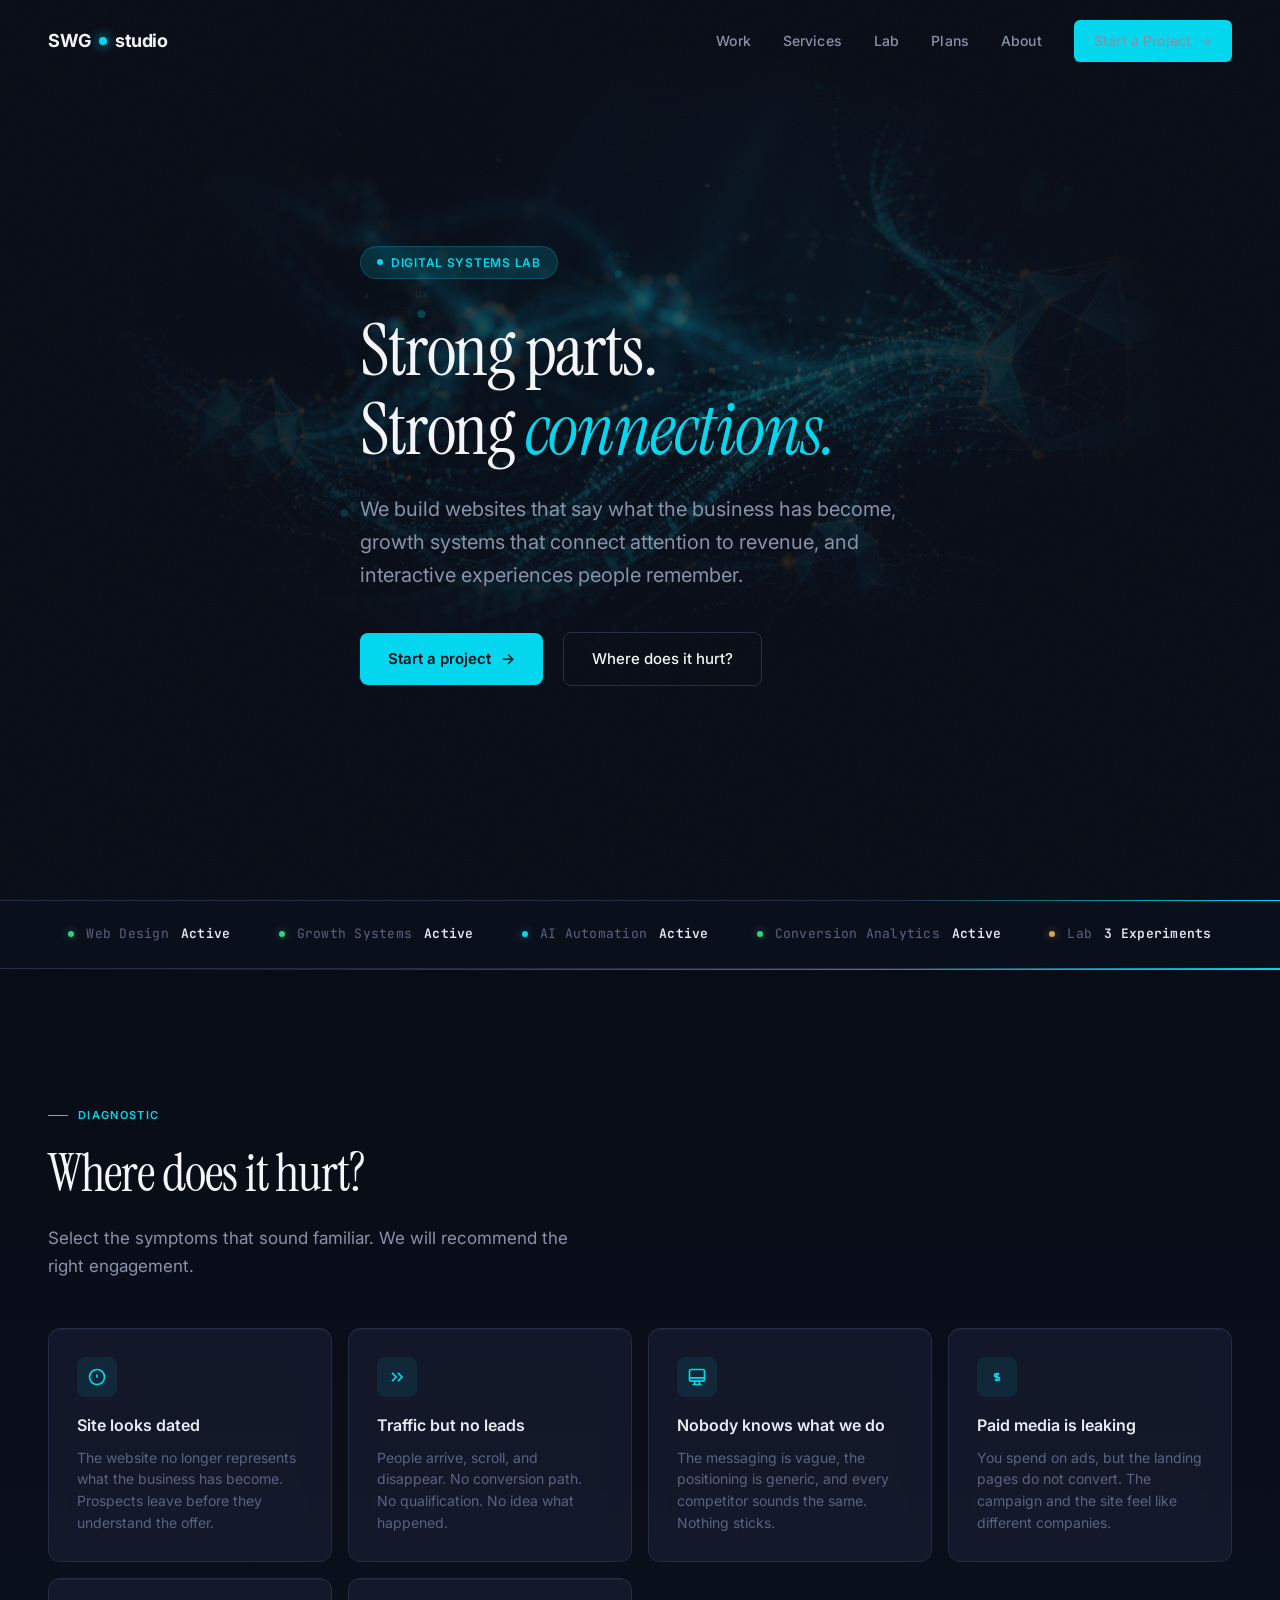
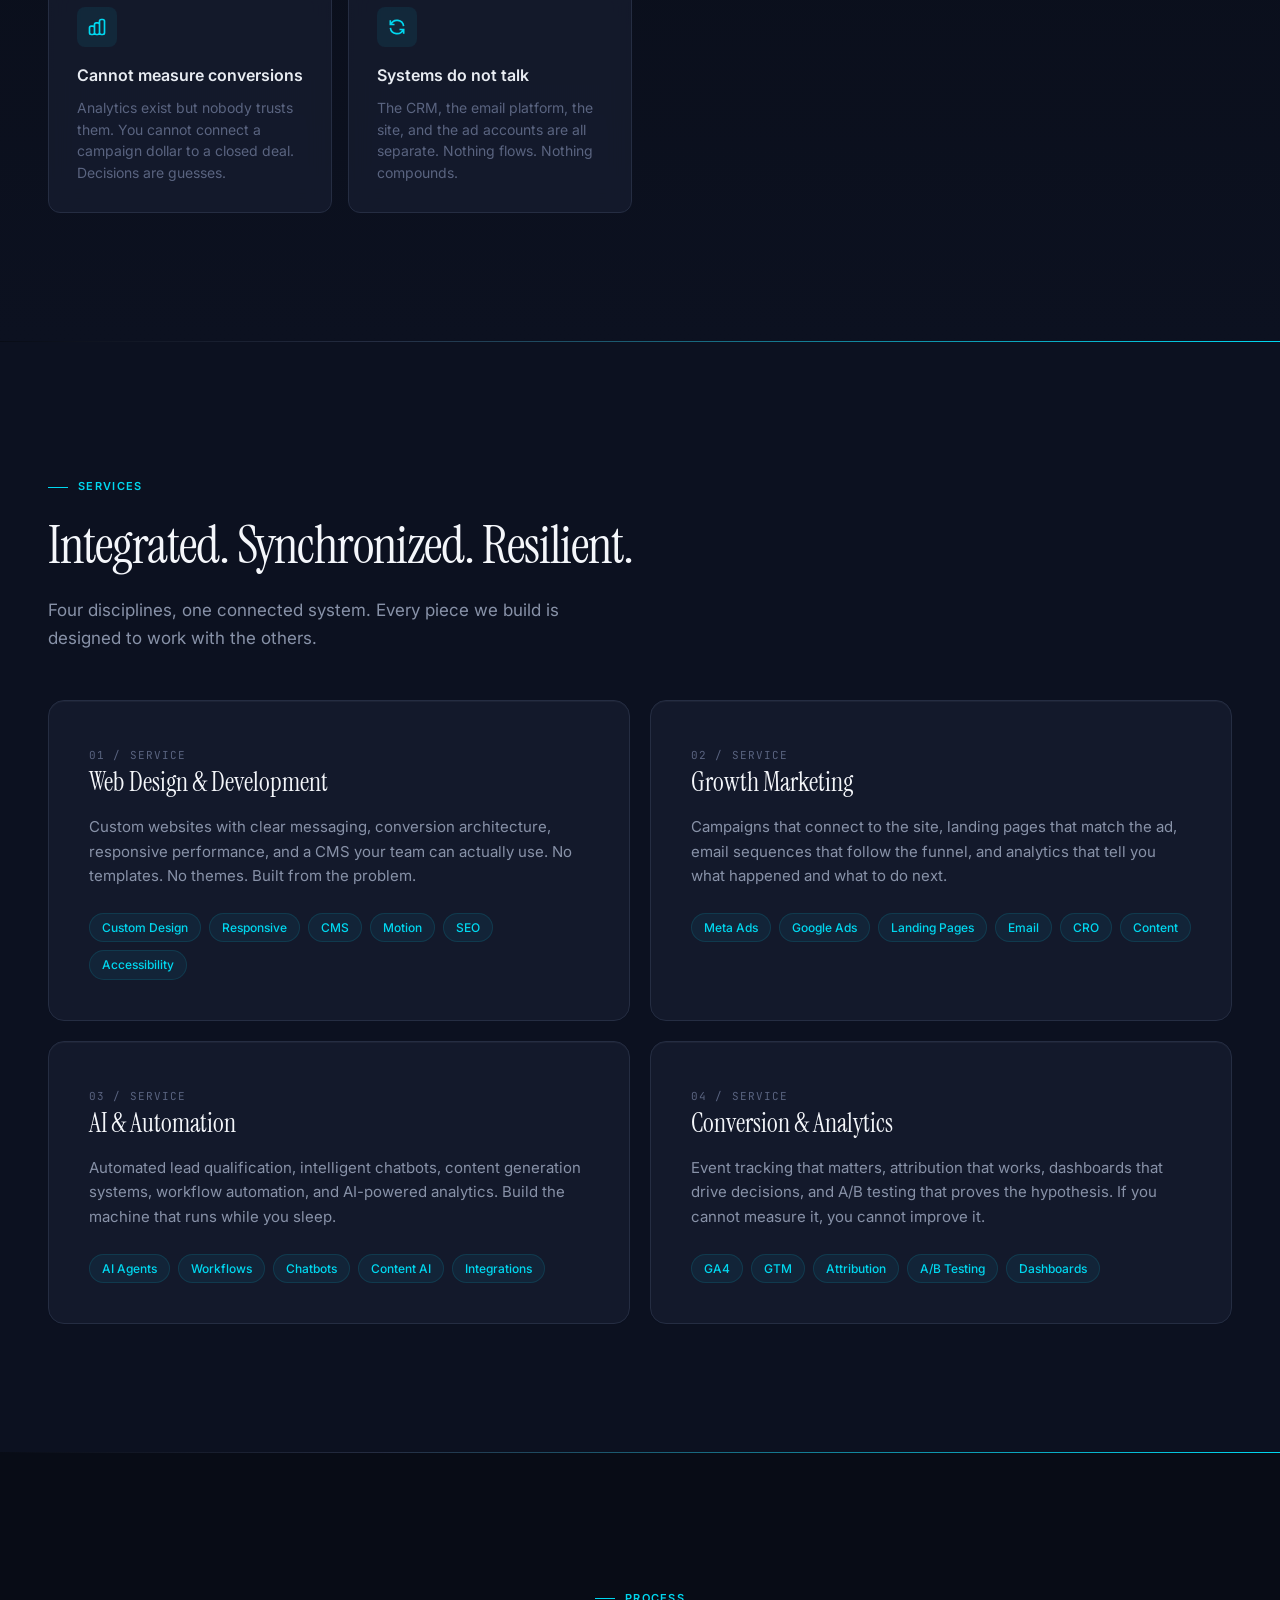
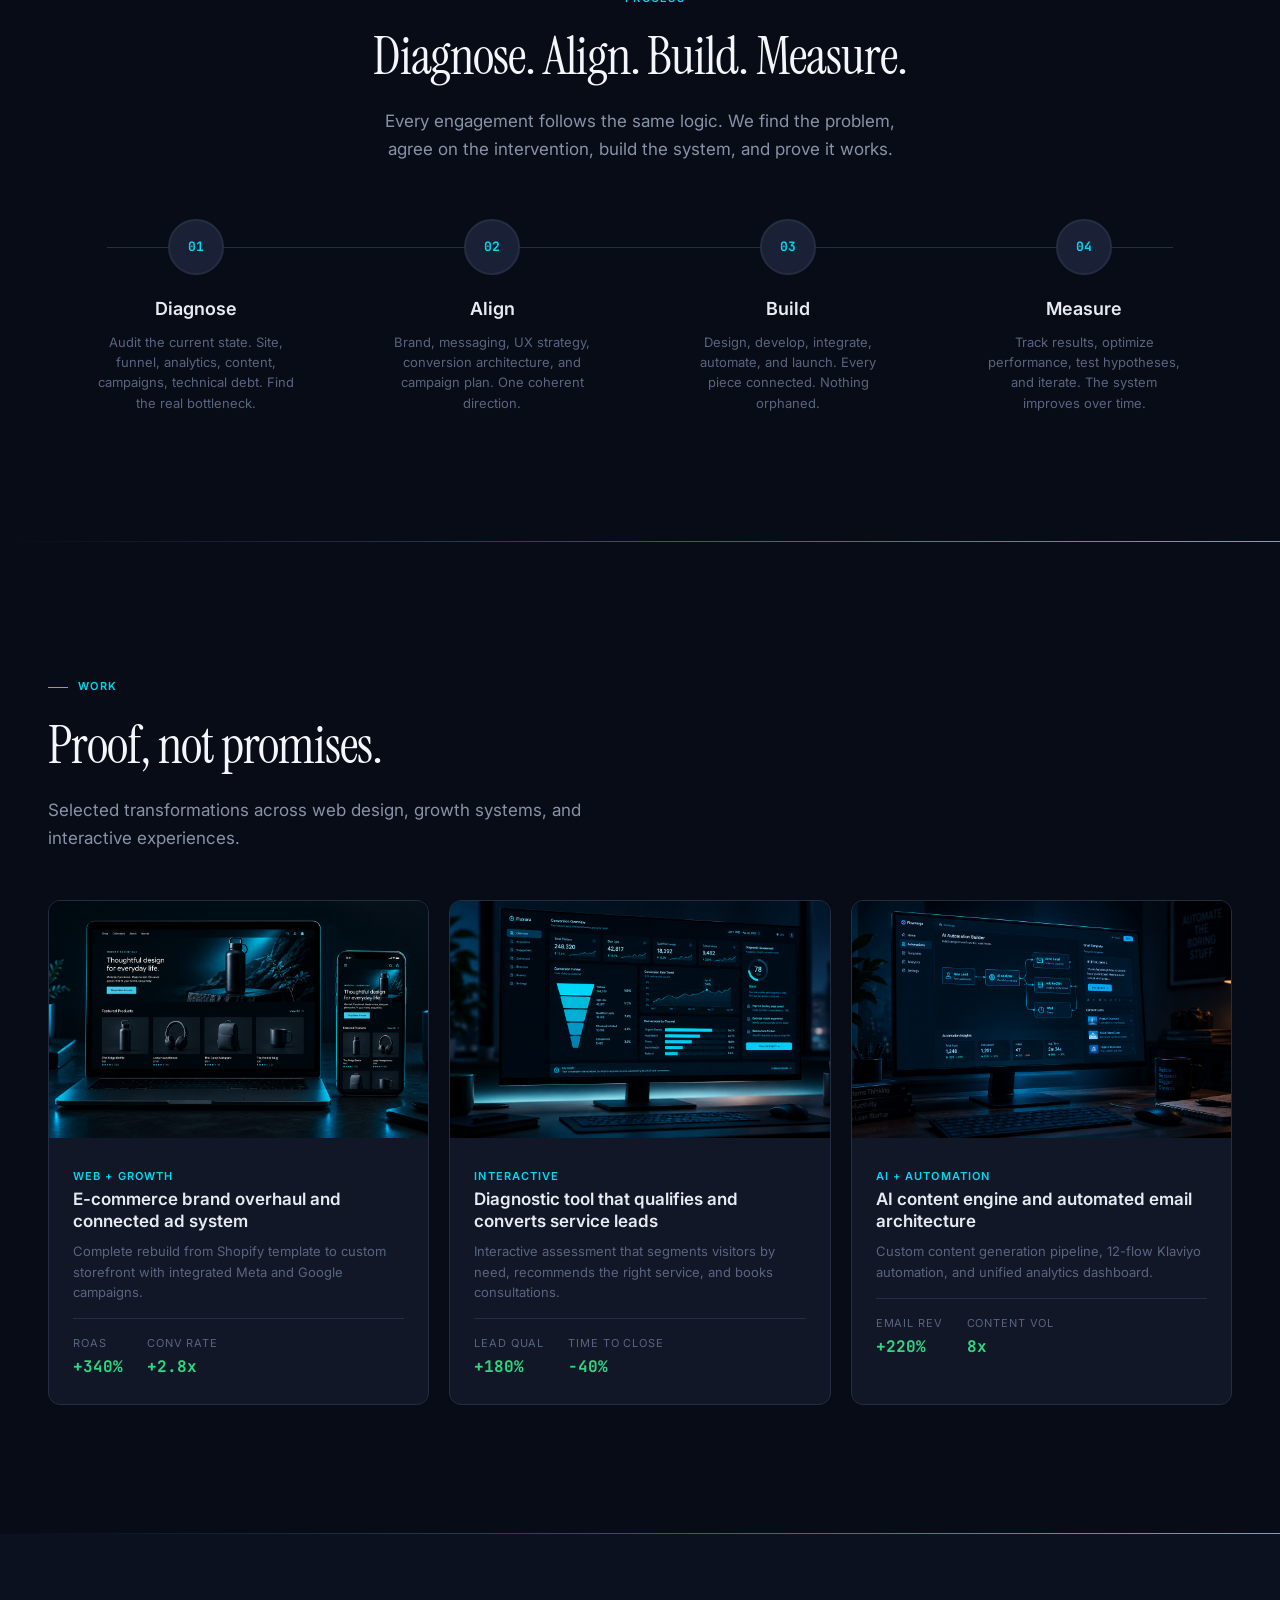
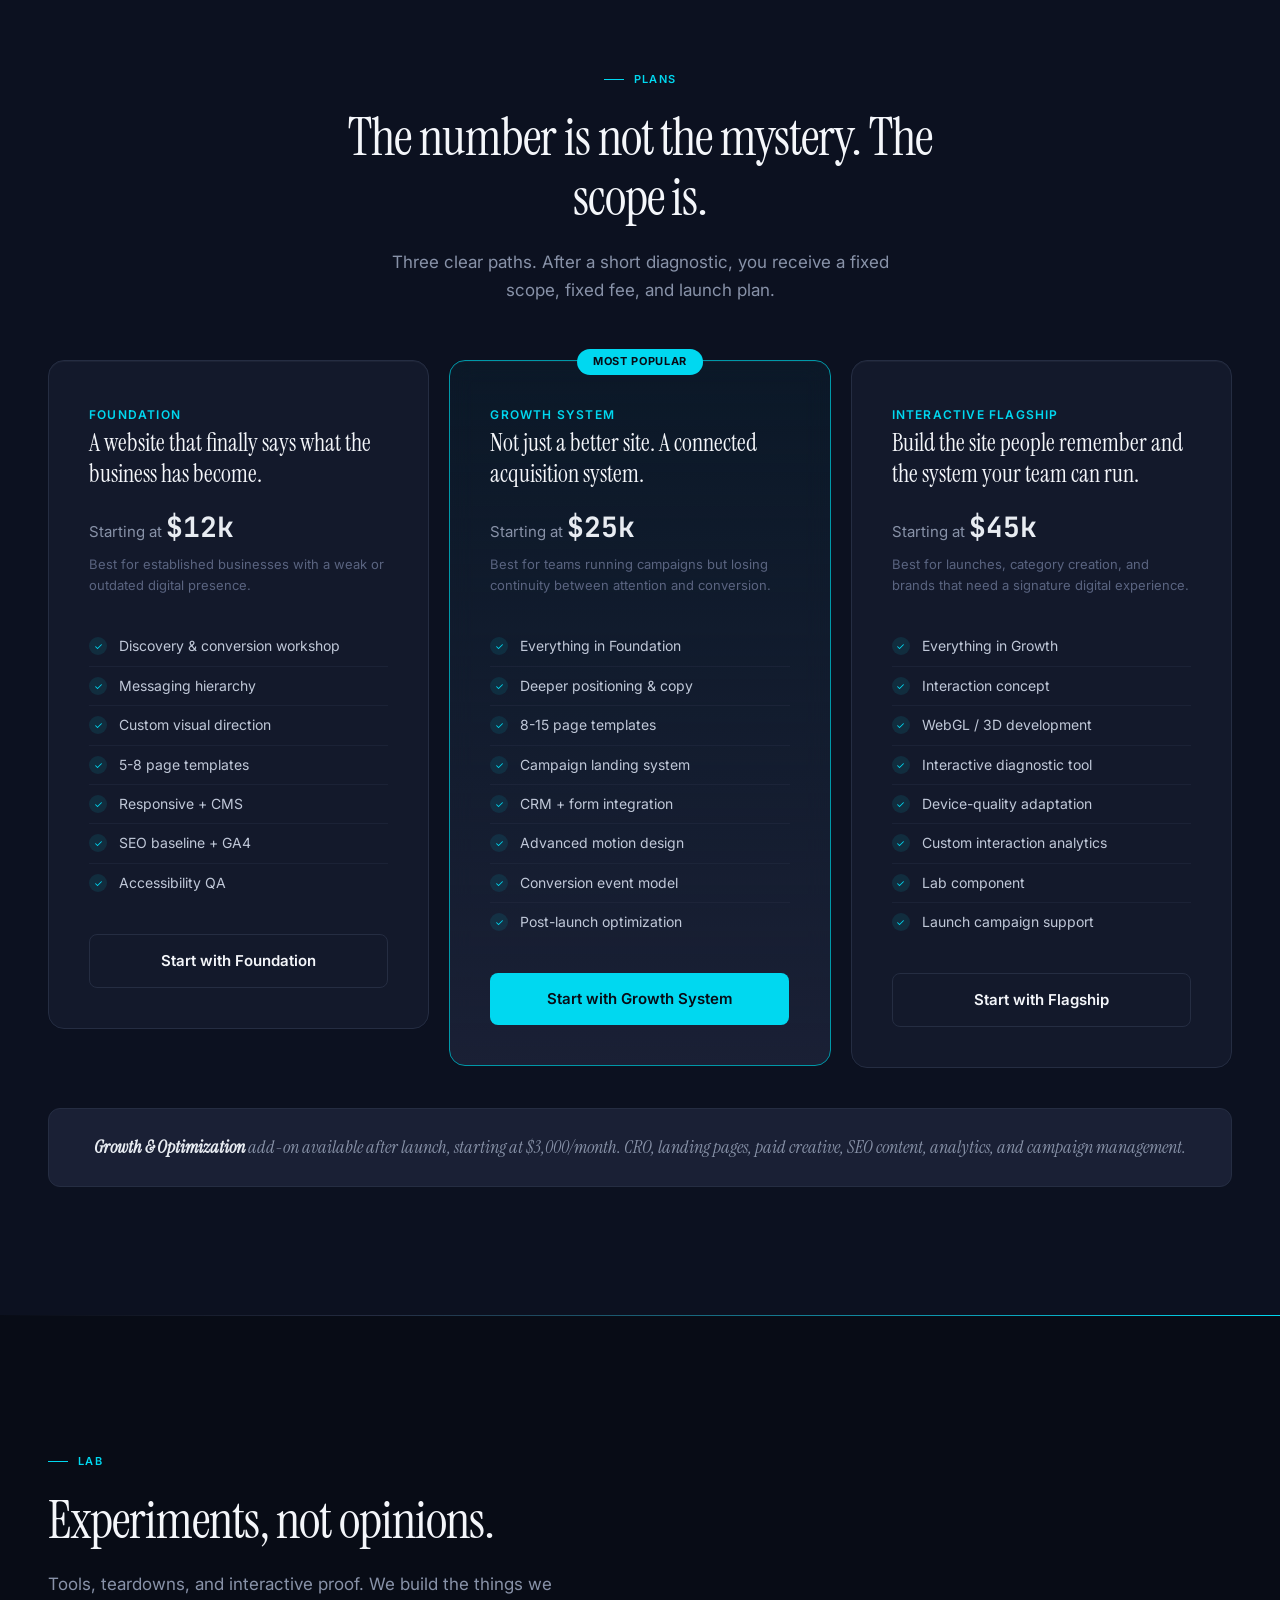
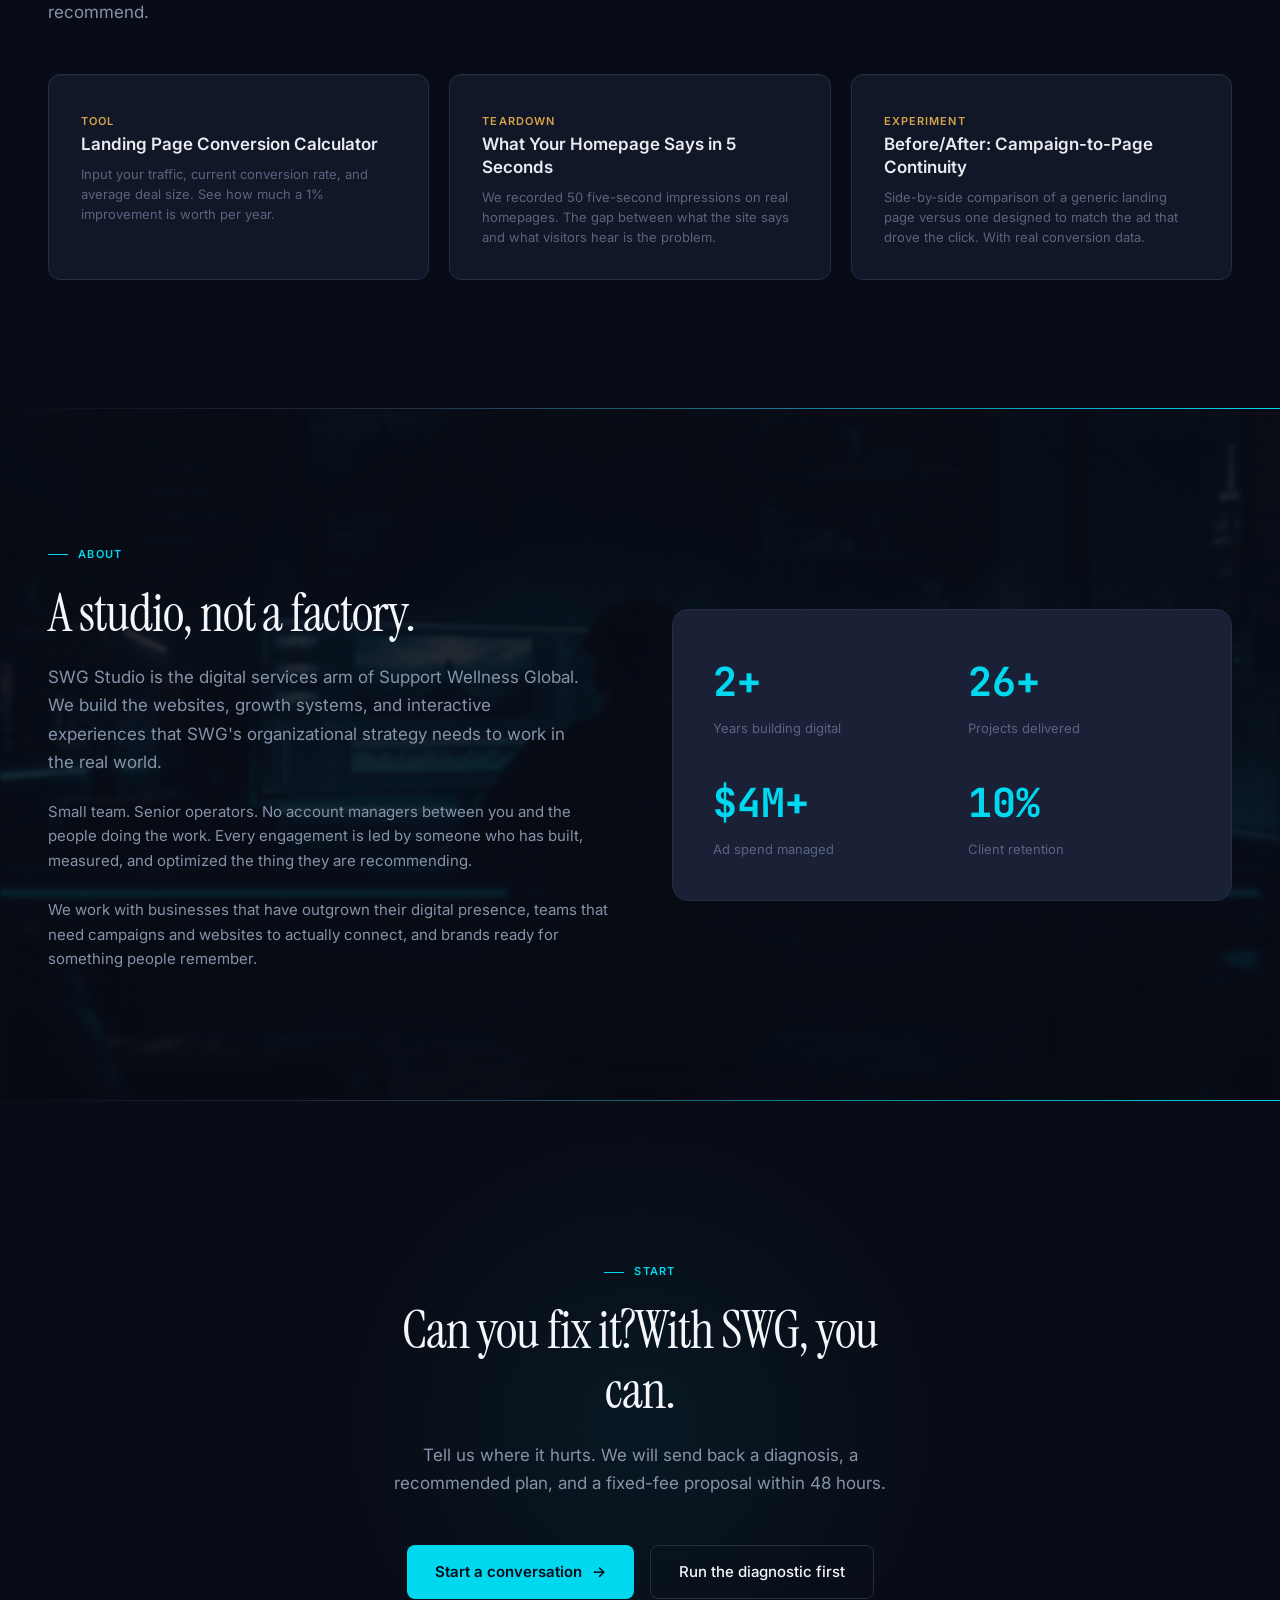
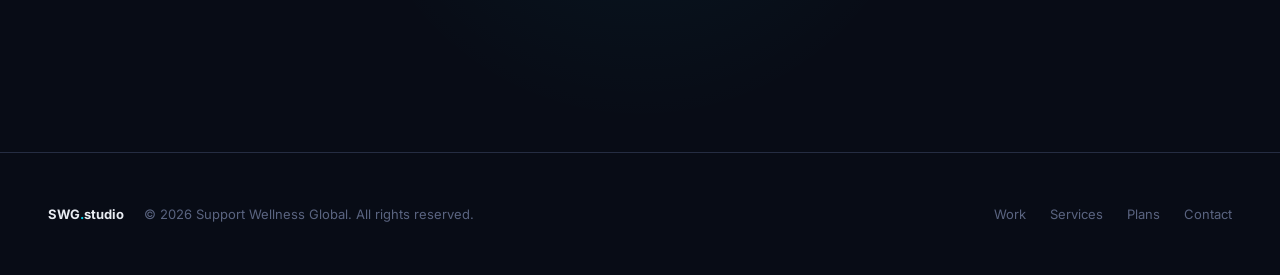
==== commit 18ad816c: "v2: Design upgrades + Higgsfield imagery Code upgrades: - Film grain noise overlay (SVG turbulence, " ====
--- a/index.html
+++ b/index.html
@@ -24,6 +24,9 @@
 </head>
 <body>
 
+  <!-- Custom Cursor -->
+  <div class="cursor-ring" aria-hidden="true"></div>
+
   <!-- ===== NAV ===== -->
   <nav class="nav" role="navigation" aria-label="Main navigation">
     <div class="nav-inner">
@@ -47,6 +50,7 @@
   <!-- ===== HERO ===== -->
   <section class="hero" id="home">
     <div class="hero-bg">
+      <img src="assets/img/hero-bg.png" alt="" aria-hidden="true" class="hero-bg-img">
       <canvas id="network-canvas" aria-hidden="true"></canvas>
       <div class="hero-gradient"></div>
     </div>
@@ -106,6 +110,8 @@
     </div>
   </div>
 
+  <div class="section-divider" aria-hidden="true"></div>
+
   <!-- ===== DIAGNOSTIC ===== -->
   <section class="section diagnostic" id="diagnostic">
     <div class="container">
@@ -165,6 +171,8 @@
       </div>
     </div>
   </section>
+
+  <div class="section-divider" aria-hidden="true"></div>
 
   <!-- ===== SERVICES ===== -->
   <section class="section services" id="services">
@@ -229,6 +237,8 @@
     </div>
   </section>
 
+  <div class="section-divider" aria-hidden="true"></div>
+
   <!-- ===== PROCESS ===== -->
   <section class="section" id="process">
     <div class="container">
@@ -263,6 +273,8 @@
       </div>
     </div>
   </section>
+
+  <div class="section-divider" aria-hidden="true"></div>
 
   <!-- ===== WORK ===== -->
   <section class="section" id="work">
@@ -275,7 +287,7 @@
       <div class="work-grid">
         <div class="work-card fade-up">
           <div class="work-card-image">
-            <div class="placeholder">Case Study 01</div>
+            <img src="assets/img/case-study-01.png" alt="E-commerce brand overhaul showing laptop and mobile mockup" loading="lazy">
           </div>
           <div class="work-card-body">
             <span class="work-card-category">Web + Growth</span>
@@ -295,7 +307,7 @@
         </div>
         <div class="work-card fade-up">
           <div class="work-card-image">
-            <div class="placeholder">Case Study 02</div>
+            <img src="assets/img/case-study-02.png" alt="Interactive diagnostic dashboard with conversion metrics" loading="lazy">
           </div>
           <div class="work-card-body">
             <span class="work-card-category">Interactive</span>
@@ -315,7 +327,7 @@
         </div>
         <div class="work-card fade-up">
           <div class="work-card-image">
-            <div class="placeholder">Case Study 03</div>
+            <img src="assets/img/case-study-03.png" alt="AI automation workflow builder with connected nodes" loading="lazy">
           </div>
           <div class="work-card-body">
             <span class="work-card-category">AI + Automation</span>
@@ -336,6 +348,8 @@
       </div>
     </div>
   </section>
+
+  <div class="section-divider" aria-hidden="true"></div>
 
   <!-- ===== PLANS ===== -->
   <section class="section plans" id="plans">
@@ -408,6 +422,8 @@
     </div>
   </section>
 
+  <div class="section-divider" aria-hidden="true"></div>
+
   <!-- ===== LAB PREVIEW ===== -->
   <section class="section" id="lab">
     <div class="container">
@@ -436,8 +452,13 @@
     </div>
   </section>
 
+  <div class="section-divider" aria-hidden="true"></div>
+
   <!-- ===== ABOUT ===== -->
-  <section class="section" id="about">
+  <section class="section about-section" id="about">
+    <div class="about-bg-wrap" aria-hidden="true">
+      <img src="assets/img/studio-workspace.png" alt="" class="about-bg-img">
+    </div>
     <div class="container">
       <div style="display:grid; grid-template-columns: 1fr 1fr; gap: 4rem; align-items: center;">
         <div>
@@ -476,6 +497,8 @@
       </div>
     </div>
   </section>
+
+  <div class="section-divider" aria-hidden="true"></div>
 
   <!-- ===== CTA ===== -->
   <section class="section cta-section" id="start">
--- a/css/style.css
+++ b/css/style.css
@@ -28,6 +28,88 @@
 
 *, *::before, *::after { margin: 0; padding: 0; box-sizing: border-box; }
 
+/* =========================================
+   FILM GRAIN OVERLAY
+   ========================================= */
+body::after {
+  content: '';
+  position: fixed;
+  inset: 0;
+  z-index: 9000;
+  pointer-events: none;
+  opacity: 0.04;
+  background-image: url("data:image/svg+xml,%3Csvg viewBox='0 0 256 256' xmlns='http://www.w3.org/2000/svg'%3E%3Cfilter id='n'%3E%3CfeTurbulence type='fractalNoise' baseFrequency='0.85' numOctaves='4' stitchTiles='stitch'/%3E%3C/filter%3E%3Crect width='100%25' height='100%25' filter='url(%23n)'/%3E%3C/svg%3E");
+  background-repeat: repeat;
+  background-size: 256px 256px;
+}
+
+/* =========================================
+   CUSTOM CURSOR
+   ========================================= */
+.cursor-ring {
+  position: fixed;
+  top: 0;
+  left: 0;
+  width: 12px;
+  height: 12px;
+  border: 1.5px solid var(--cyan);
+  border-radius: 50%;
+  pointer-events: none;
+  z-index: 9999;
+  transform: translate(-50%, -50%);
+  transition: width 0.25s var(--ease-spring), height 0.25s var(--ease-spring),
+              border-color 0.25s, opacity 0.25s, background 0.25s;
+  mix-blend-mode: difference;
+  will-change: transform;
+}
+
+.cursor-ring::after {
+  content: '';
+  position: absolute;
+  top: 50%;
+  left: 50%;
+  width: 3px;
+  height: 3px;
+  background: var(--cyan);
+  border-radius: 50%;
+  transform: translate(-50%, -50%);
+  transition: opacity 0.2s;
+}
+
+.cursor-ring.expanded {
+  width: 40px;
+  height: 40px;
+  border-color: rgba(0, 216, 240, 0.5);
+  background: rgba(0, 216, 240, 0.05);
+}
+
+.cursor-ring.expanded::after { opacity: 0; }
+
+@media (max-width: 768px), (pointer: coarse) {
+  .cursor-ring { display: none; }
+}
+
+/* =========================================
+   GLOW LINE SEPARATORS
+   ========================================= */
+@keyframes glowSlide {
+  0% { background-position: -200% 0; }
+  100% { background-position: 200% 0; }
+}
+
+.glow-line {
+  height: 1px;
+  background: linear-gradient(90deg,
+    var(--border) 0%,
+    var(--border) 35%,
+    var(--cyan) 50%,
+    var(--border) 65%,
+    var(--border) 100%);
+  background-size: 200% 100%;
+  animation: glowSlide 6s ease-in-out infinite;
+  border: none;
+}
+
 html {
   scroll-behavior: smooth;
   font-size: 16px;
@@ -178,7 +260,19 @@
   z-index: 0;
 }
 
+.hero-bg-img {
+  position: absolute;
+  inset: 0;
+  width: 100%;
+  height: 100%;
+  object-fit: cover;
+  opacity: 0.35;
+  z-index: 0;
+}
+
 .hero-bg canvas {
+  position: relative;
+  z-index: 1;
   width: 100%;
   height: 100%;
 }
@@ -306,11 +400,31 @@
 .system-bar {
   position: relative;
   padding: 1.5rem 0;
-  border-top: 1px solid var(--border);
-  border-bottom: 1px solid var(--border);
+  border-top: none;
+  border-bottom: none;
   background: rgba(12, 17, 32, 0.6);
   overflow: hidden;
 }
+
+.system-bar::before,
+.system-bar::after {
+  content: '';
+  position: absolute;
+  left: 0;
+  right: 0;
+  height: 1px;
+  background: linear-gradient(90deg,
+    var(--border) 0%,
+    var(--border) 35%,
+    var(--cyan) 50%,
+    var(--border) 65%,
+    var(--border) 100%);
+  background-size: 200% 100%;
+  animation: glowSlide 6s ease-in-out infinite;
+}
+
+.system-bar::before { top: 0; }
+.system-bar::after { bottom: 0; animation-delay: -3s; }
 
 .system-bar-inner {
   display: flex;
@@ -407,12 +521,15 @@
 .symptom-card {
   position: relative;
   padding: 1.75rem;
-  background: var(--charcoal);
+  background: rgba(26, 32, 53, 0.6);
+  backdrop-filter: blur(12px);
+  -webkit-backdrop-filter: blur(12px);
   border: 1px solid var(--border);
   border-radius: 12px;
   cursor: pointer;
   transition: border-color 0.3s, background 0.3s, transform 0.3s;
   overflow: hidden;
+  box-shadow: inset 0 1px 0 rgba(255, 255, 255, 0.04);
 }
 
 .symptom-card::before {
@@ -523,11 +640,16 @@
 .service-card {
   position: relative;
   padding: 2.5rem;
-  background: var(--charcoal);
+  background: rgba(26, 32, 53, 0.6);
+  backdrop-filter: blur(12px);
+  -webkit-backdrop-filter: blur(12px);
   border: 1px solid var(--border);
   border-radius: 16px;
   transition: border-color 0.3s, transform 0.3s;
   overflow: hidden;
+  box-shadow: inset 0 1px 0 rgba(255, 255, 255, 0.04);
+  transform-style: preserve-3d;
+  perspective: 800px;
 }
 
 .service-card:hover {
@@ -660,11 +782,16 @@
 
 .work-card {
   position: relative;
-  background: var(--charcoal);
+  background: rgba(26, 32, 53, 0.6);
+  backdrop-filter: blur(12px);
+  -webkit-backdrop-filter: blur(12px);
   border: 1px solid var(--border);
   border-radius: 12px;
   overflow: hidden;
   transition: border-color 0.3s, transform 0.3s;
+  box-shadow: inset 0 1px 0 rgba(255, 255, 255, 0.04);
+  transform-style: preserve-3d;
+  perspective: 800px;
 }
 
 .work-card:hover {
@@ -677,6 +804,18 @@
   aspect-ratio: 16 / 10;
   background: var(--midnight);
   overflow: hidden;
+}
+
+.work-card-image img {
+  width: 100%;
+  height: 100%;
+  object-fit: cover;
+  transition: transform 0.6s var(--ease-out), filter 0.6s;
+}
+
+.work-card:hover .work-card-image img {
+  transform: scale(1.05);
+  filter: brightness(1.1);
 }
 
 .work-card-image .placeholder {
@@ -774,10 +913,15 @@
 .plan-card {
   position: relative;
   padding: 2.5rem;
-  background: var(--charcoal);
+  background: rgba(26, 32, 53, 0.6);
+  backdrop-filter: blur(12px);
+  -webkit-backdrop-filter: blur(12px);
   border: 1px solid var(--border);
   border-radius: 16px;
   transition: border-color 0.3s, transform 0.3s;
+  box-shadow: inset 0 1px 0 rgba(255, 255, 255, 0.04);
+  transform-style: preserve-3d;
+  perspective: 800px;
 }
 
 .plan-card:hover {
@@ -940,10 +1084,15 @@
 
 .lab-card {
   padding: 2rem;
-  background: var(--charcoal);
+  background: rgba(26, 32, 53, 0.6);
+  backdrop-filter: blur(12px);
+  -webkit-backdrop-filter: blur(12px);
   border: 1px solid var(--border);
   border-radius: 12px;
   transition: border-color 0.3s, transform 0.3s;
+  box-shadow: inset 0 1px 0 rgba(255, 255, 255, 0.04);
+  transform-style: preserve-3d;
+  perspective: 800px;
 }
 
 .lab-card:hover {
@@ -972,6 +1121,34 @@
   font-size: 0.8125rem;
   color: var(--muted);
   line-height: 1.55;
+}
+
+/* =========================================
+   ABOUT SECTION BACKGROUND
+   ========================================= */
+.about-section {
+  position: relative;
+  overflow: hidden;
+}
+
+.about-bg-wrap {
+  position: absolute;
+  inset: 0;
+  z-index: 0;
+  overflow: hidden;
+}
+
+.about-bg-img {
+  width: 100%;
+  height: 100%;
+  object-fit: cover;
+  opacity: 0.12;
+  filter: blur(2px);
+}
+
+.about-section .container {
+  position: relative;
+  z-index: 1;
 }
 
 /* =========================================
@@ -1056,6 +1233,58 @@
 .footer-links a:hover { color: var(--white); }
 
 /* =========================================
+   3D TILT HIGHLIGHT
+   ========================================= */
+.tilt-card {
+  transition: transform 0.15s ease-out, border-color 0.3s;
+}
+
+.tilt-card .tilt-highlight {
+  position: absolute;
+  inset: 0;
+  border-radius: inherit;
+  pointer-events: none;
+  opacity: 0;
+  transition: opacity 0.3s;
+  z-index: 1;
+}
+
+.tilt-card:hover .tilt-highlight {
+  opacity: 1;
+}
+
+/* =========================================
+   MAGNETIC BUTTON
+   ========================================= */
+.magnetic-btn {
+  will-change: transform;
+  transition: transform 0.2s var(--ease-spring), background 0.2s, box-shadow 0.2s, color 0.2s;
+}
+
+/* =========================================
+   TEXT SCRAMBLE
+   ========================================= */
+.section-heading {
+  font-variant-ligatures: none;
+}
+
+/* =========================================
+   SECTION GLOW DIVIDERS
+   ========================================= */
+.section-divider {
+  width: 100%;
+  height: 1px;
+  background: linear-gradient(90deg,
+    transparent 0%,
+    var(--border) 15%,
+    var(--cyan) 50%,
+    var(--border) 85%,
+    transparent 100%);
+  background-size: 200% 100%;
+  animation: glowSlide 6s ease-in-out infinite;
+}
+
+/* =========================================
    RESPONSIVE
    ========================================= */
 @media (max-width: 1024px) {
@@ -1086,4 +1315,13 @@
     transition-duration: 0.01ms !important;
   }
   html { scroll-behavior: auto; }
-}
+  body::after { display: none; }
+  .cursor-ring { display: none; }
+  .tilt-card { transform: none !important; }
+  .magnetic-btn { transform: none !important; }
+  .glow-line, .section-divider,
+  .system-bar::before, .system-bar::after {
+    animation: none !important;
+    background: var(--border) !important;
+  }
+}
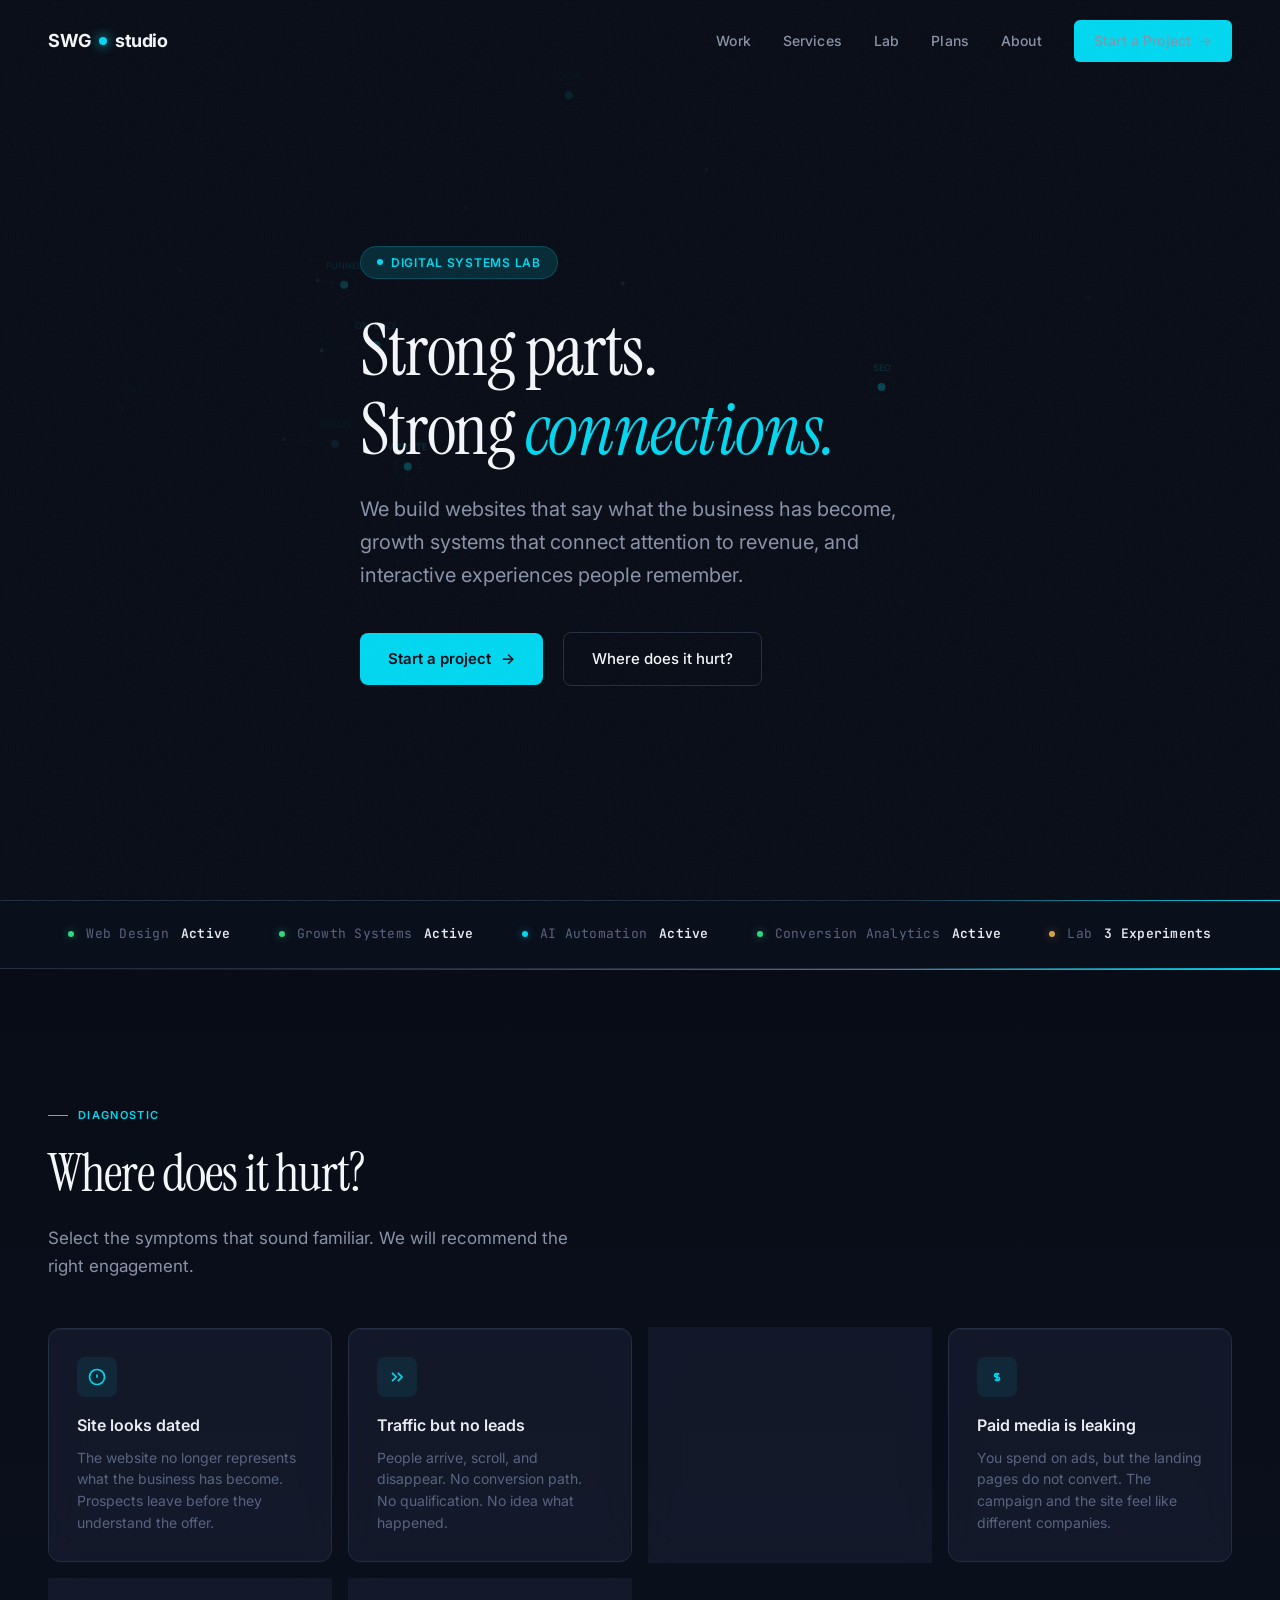
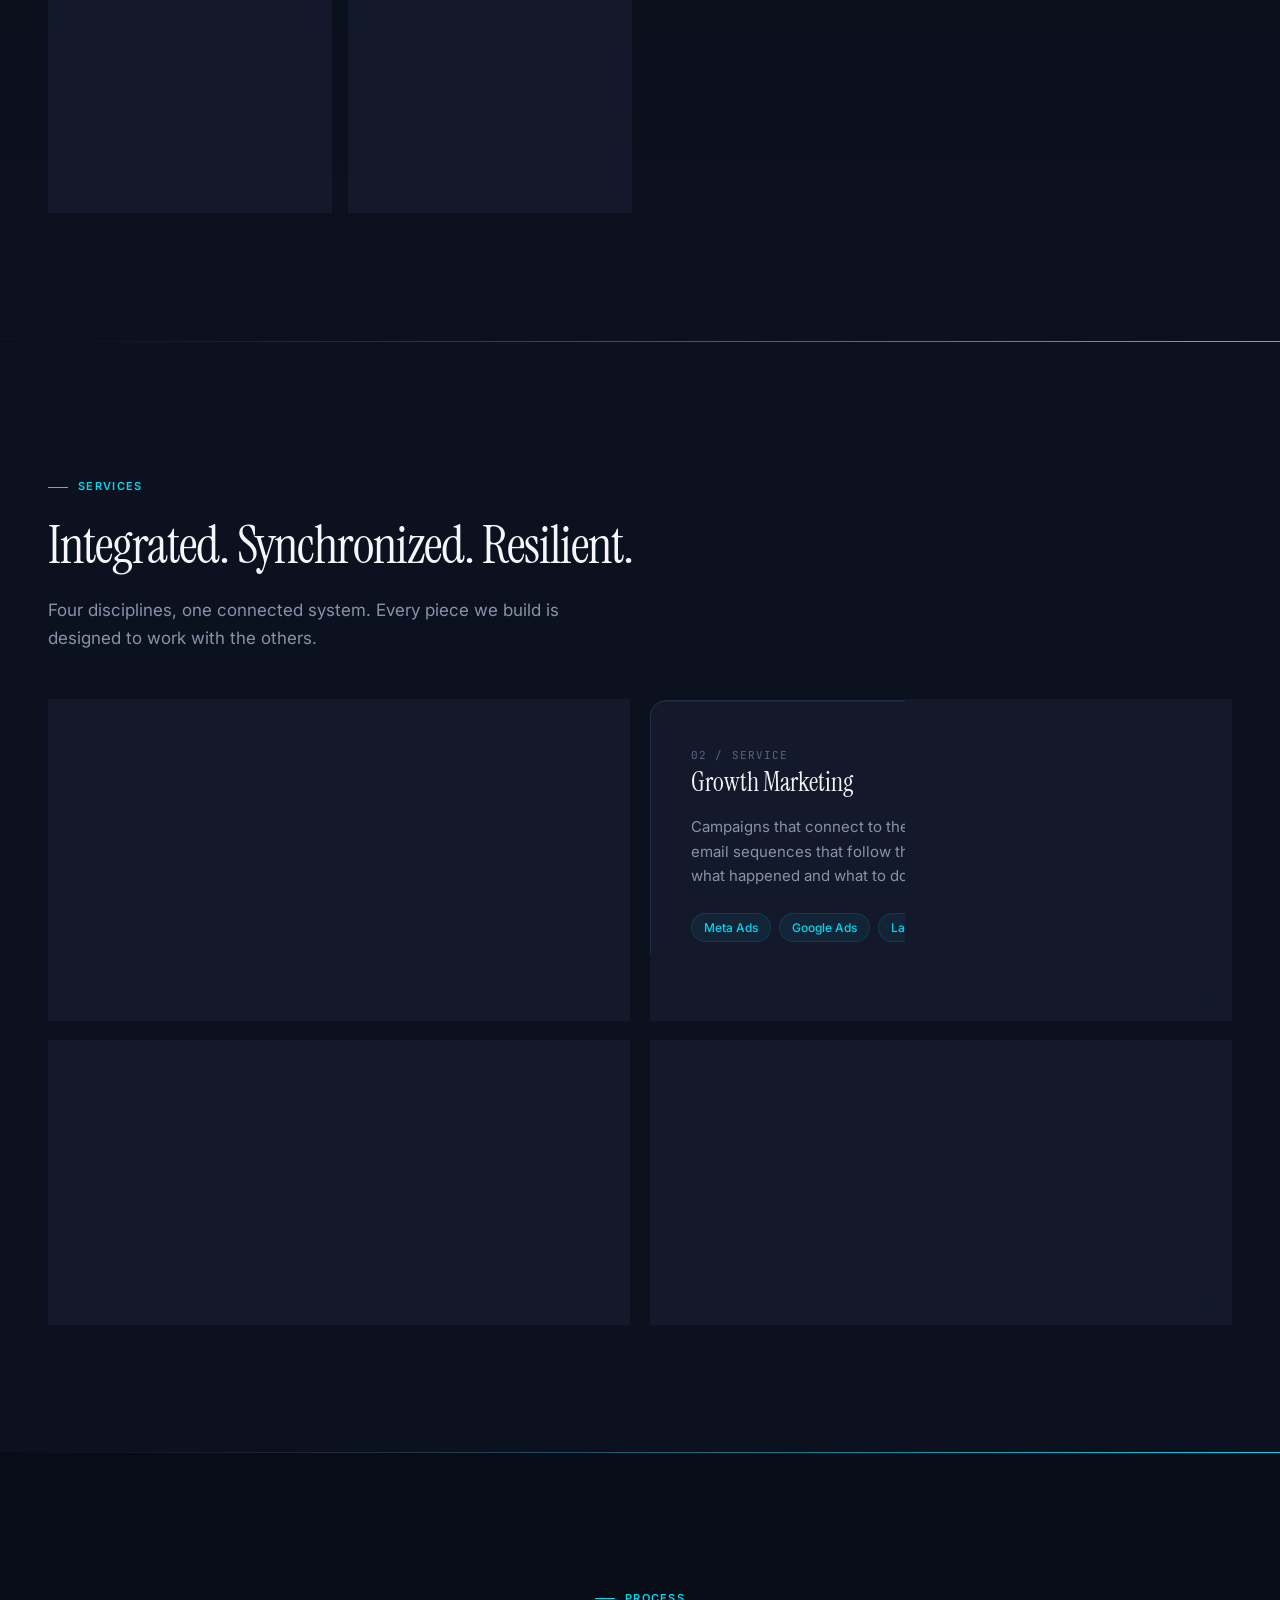
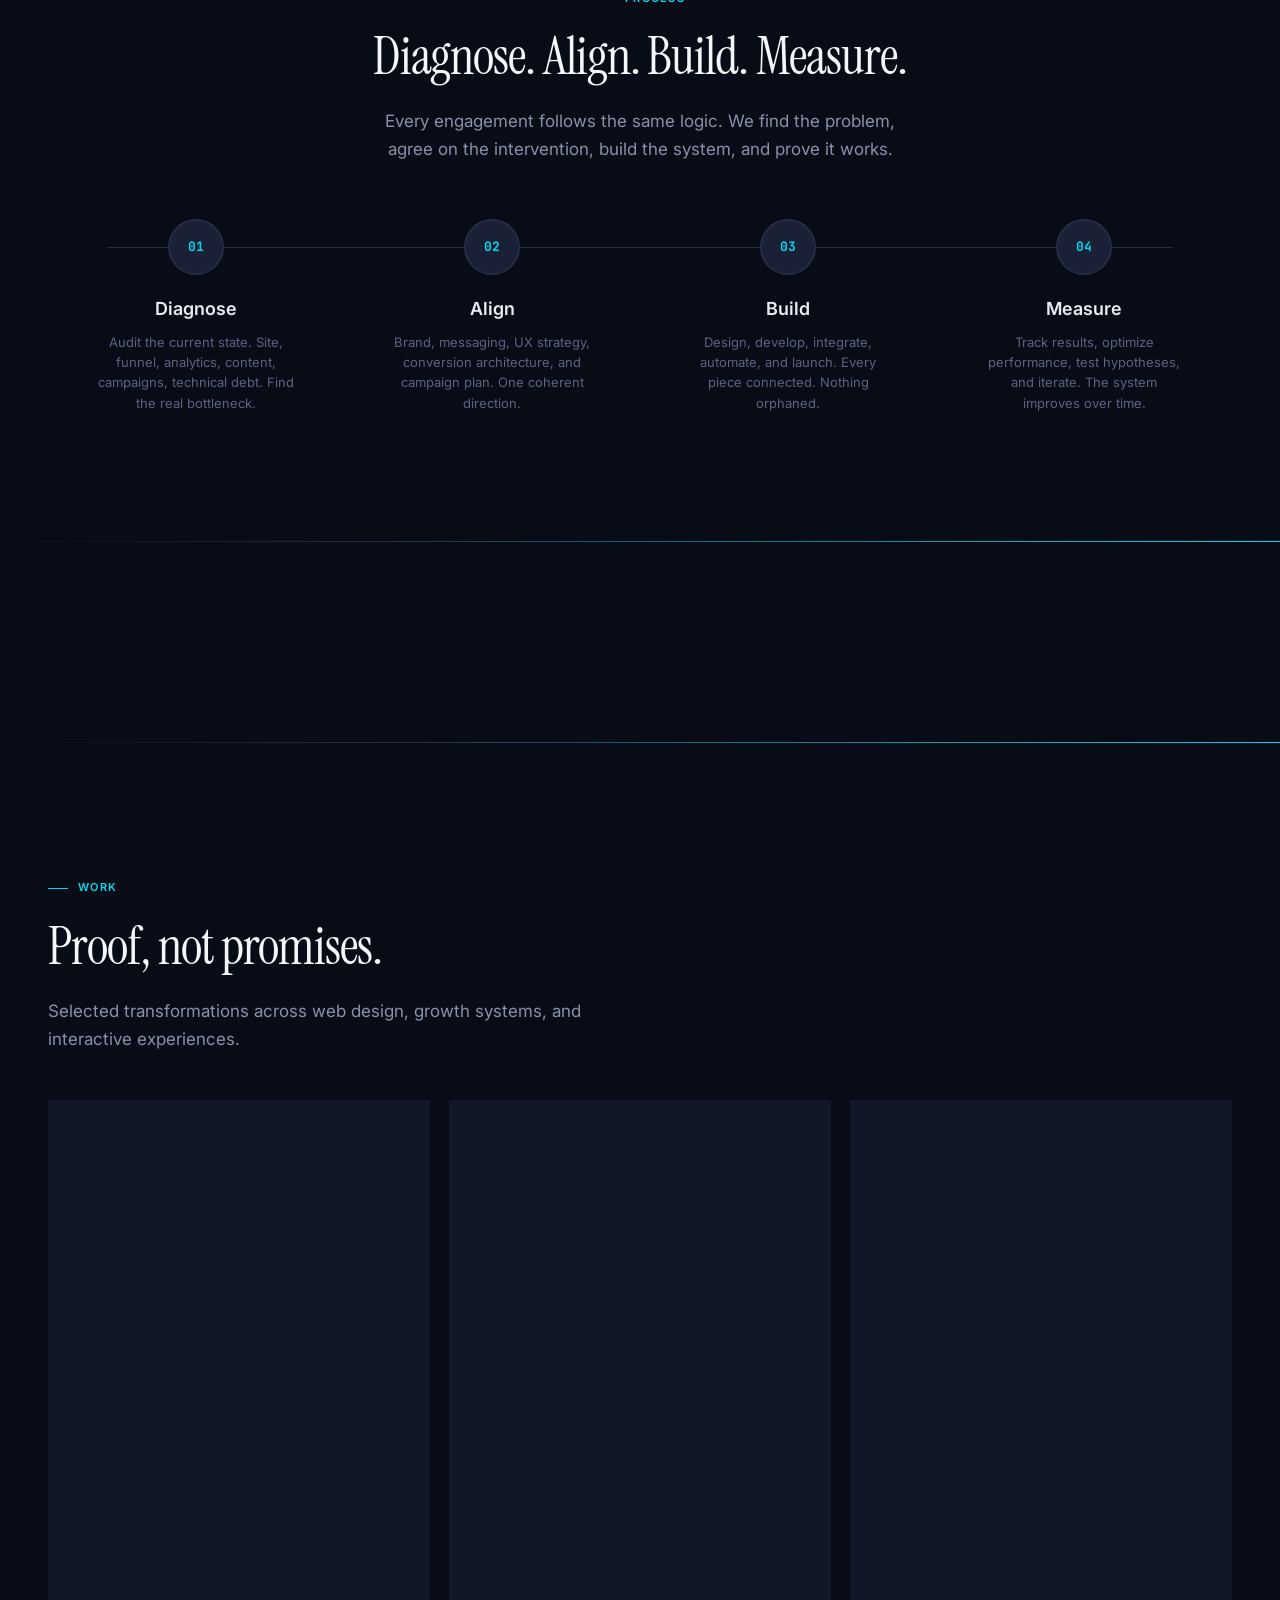
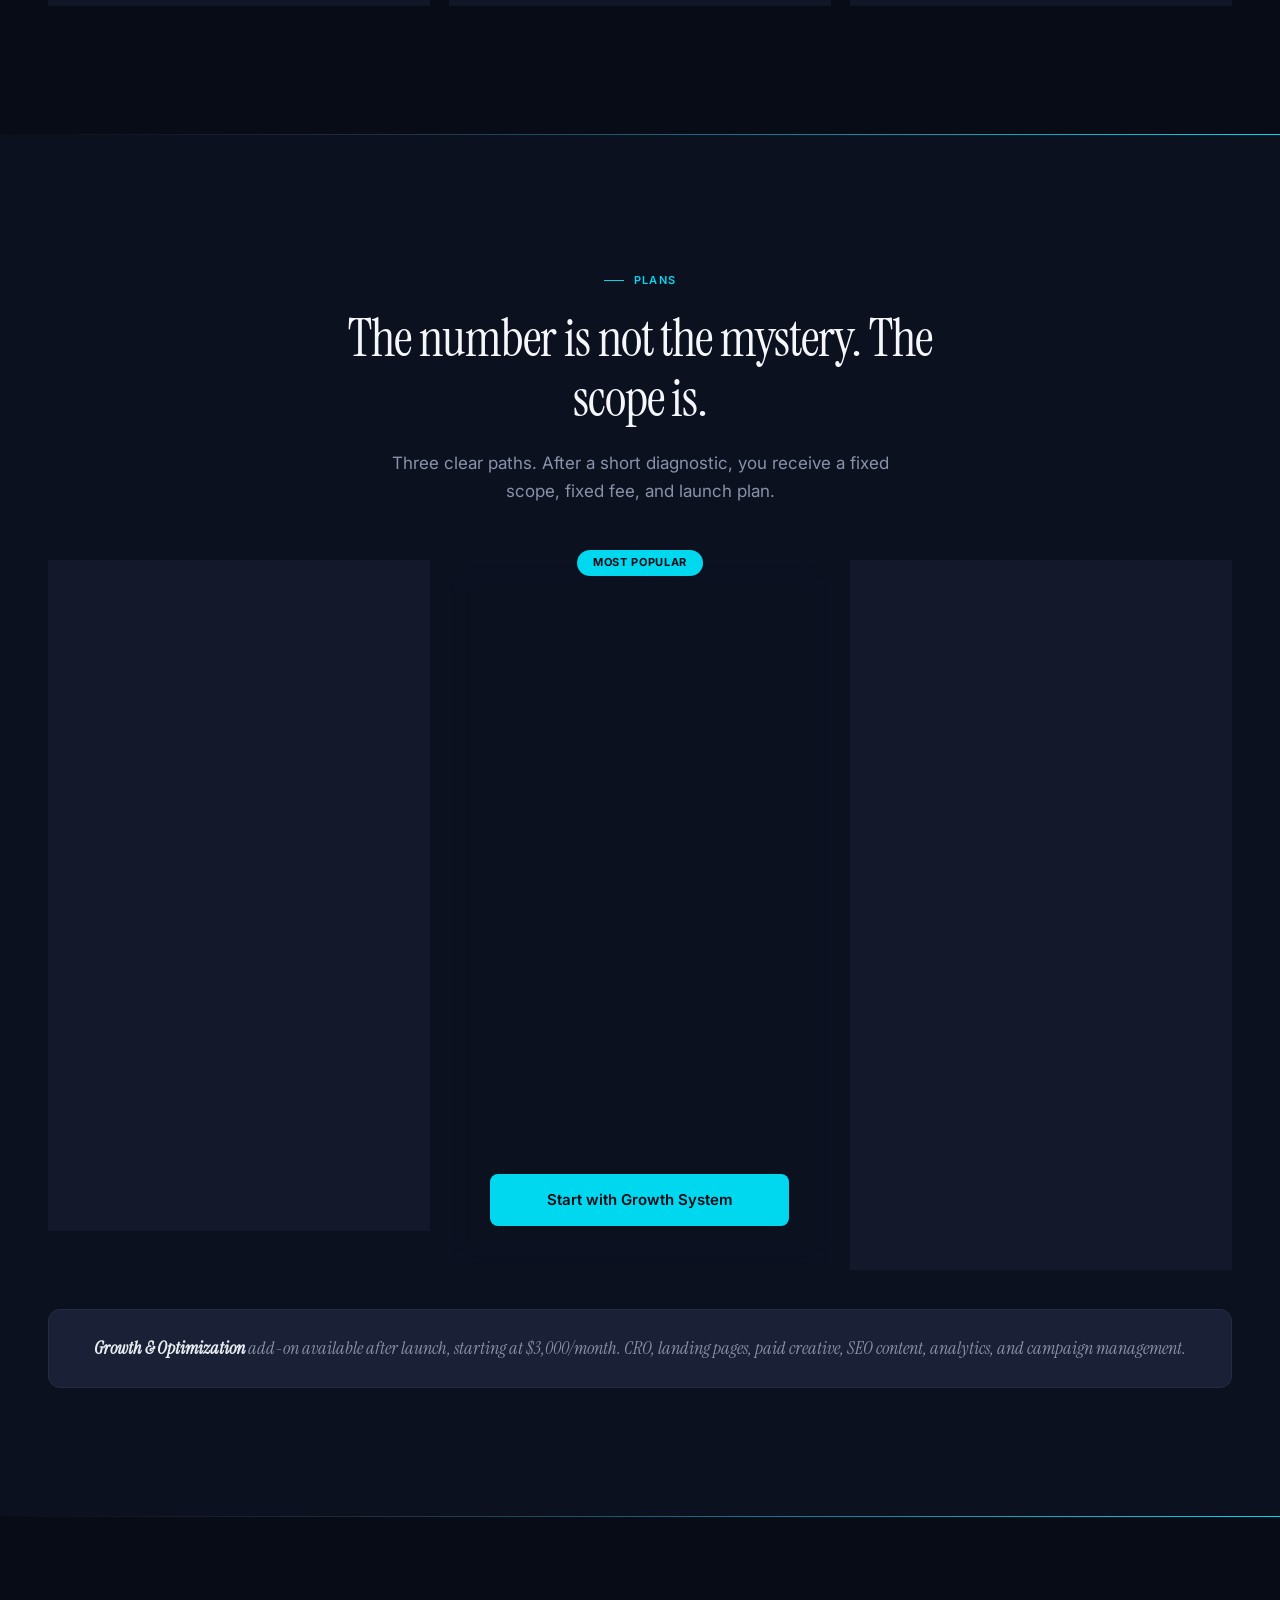
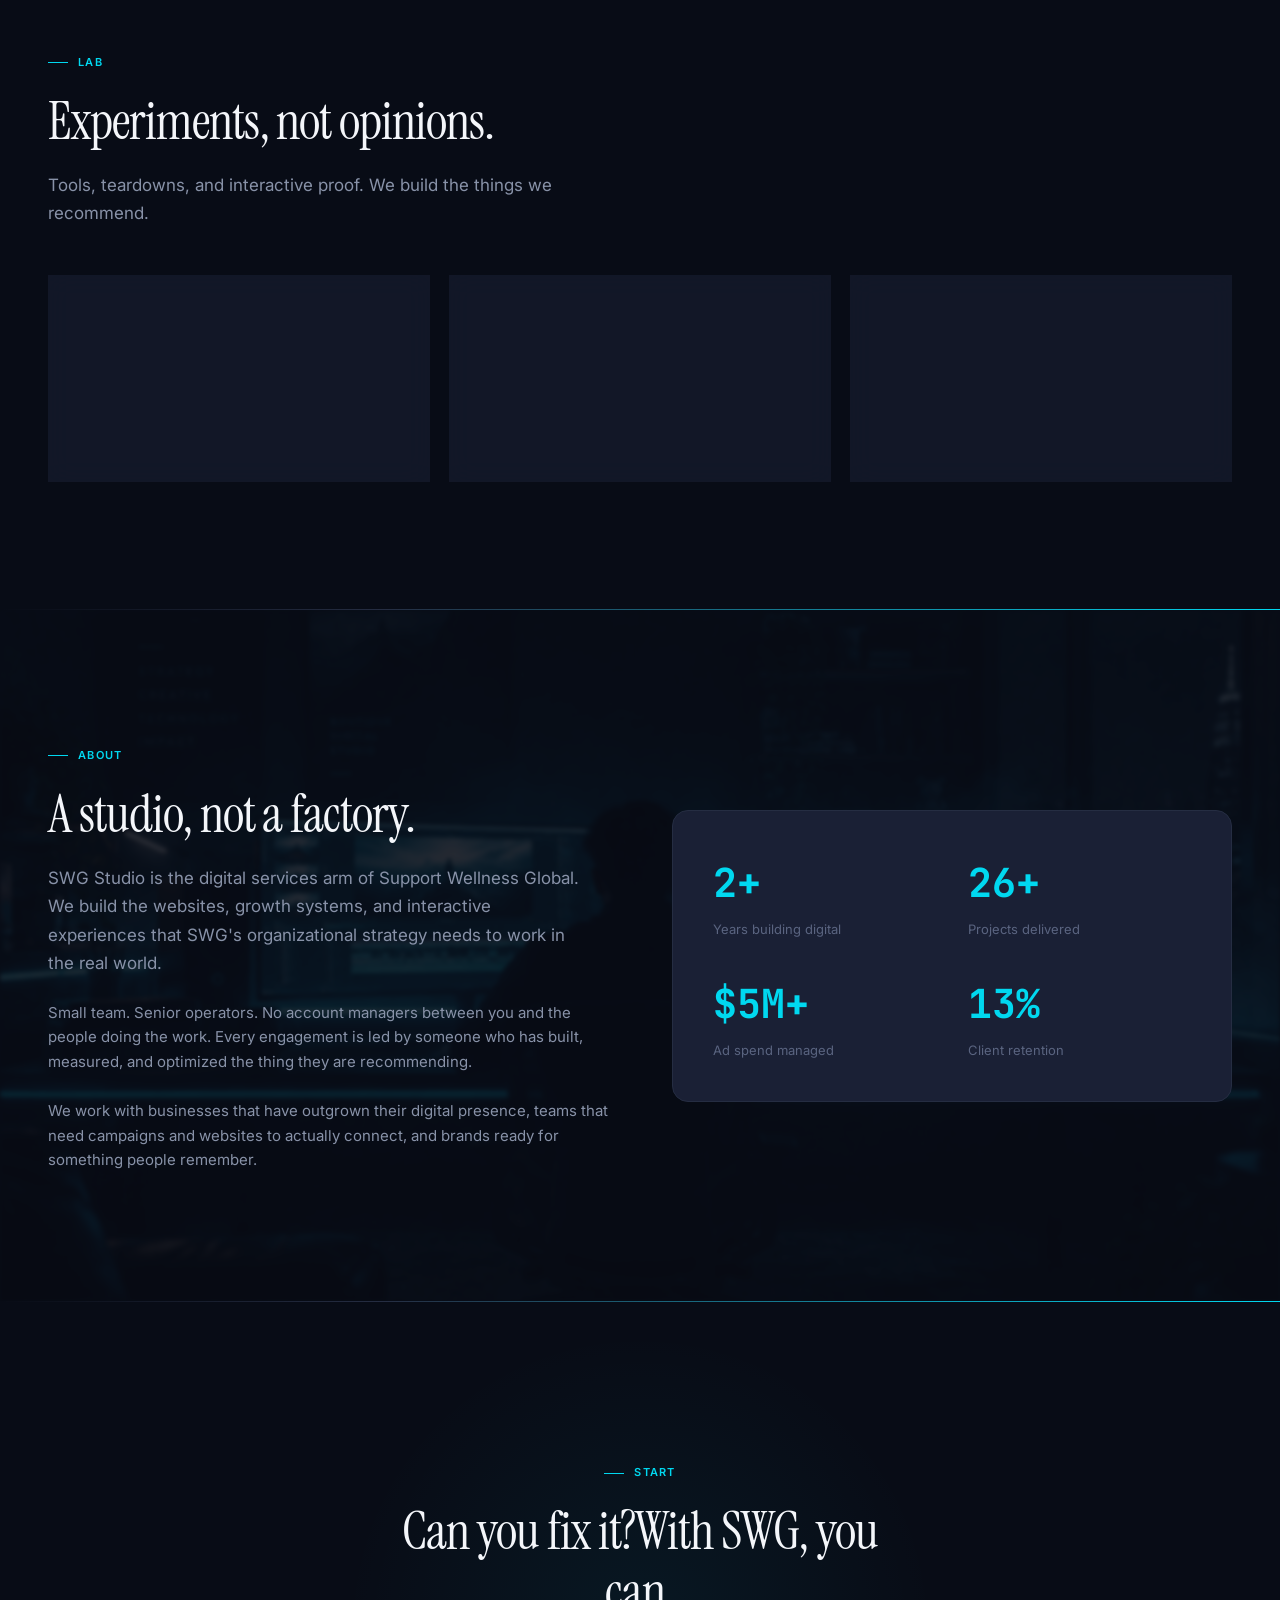
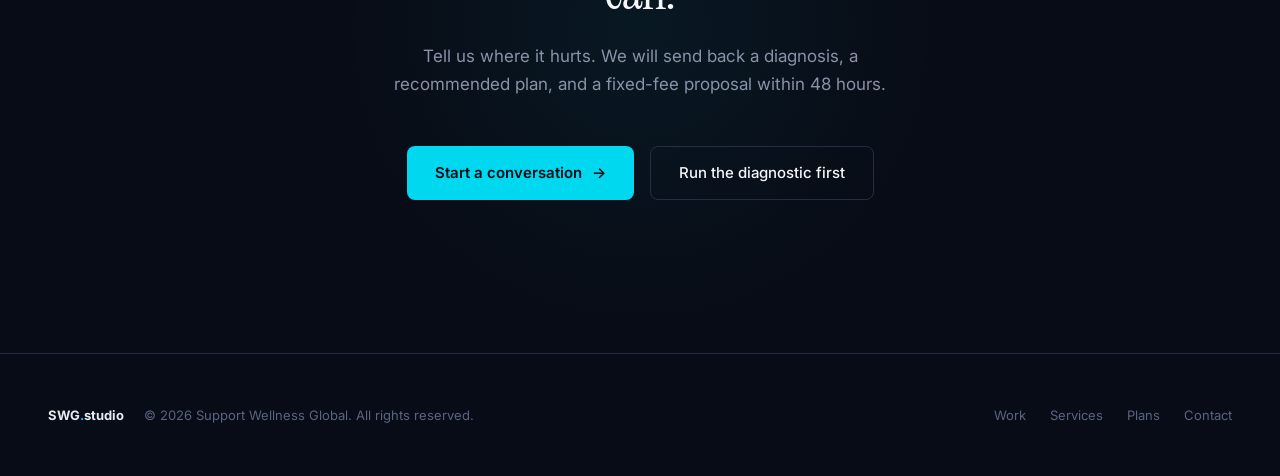
==== commit d9b15685: "Add Higgsfield video reel: hero bg, 3 case study videos, fiber optic visual break - Replace static c" ====
--- a/index.html
+++ b/index.html
@@ -50,7 +50,7 @@
   <!-- ===== HERO ===== -->
   <section class="hero" id="home">
     <div class="hero-bg">
-      <img src="assets/img/hero-bg.png" alt="" aria-hidden="true" class="hero-bg-img">
+      <video src="assets/video/hero-bg.mp4" autoplay loop muted playsinline class="hero-bg-video" aria-hidden="true"></video>
       <canvas id="network-canvas" aria-hidden="true"></canvas>
       <div class="hero-gradient"></div>
     </div>
@@ -276,6 +276,14 @@
 
   <div class="section-divider" aria-hidden="true"></div>
 
+  <!-- ===== VISUAL BREAK ===== -->
+  <div class="visual-break" aria-hidden="true">
+    <video src="assets/video/fiber-optic.mp4" autoplay loop muted playsinline preload="metadata"></video>
+    <div class="visual-break-overlay"></div>
+  </div>
+
+  <div class="section-divider" aria-hidden="true"></div>
+
   <!-- ===== WORK ===== -->
   <section class="section" id="work">
     <div class="container">
@@ -287,7 +295,7 @@
       <div class="work-grid">
         <div class="work-card fade-up">
           <div class="work-card-image">
-            <img src="assets/img/case-study-01.png" alt="E-commerce brand overhaul showing laptop and mobile mockup" loading="lazy">
+            <video src="assets/video/case-study-01.mp4" autoplay loop muted playsinline preload="metadata" poster="assets/img/case-study-01.png" aria-label="E-commerce brand overhaul showing laptop and mobile mockup"></video>
           </div>
           <div class="work-card-body">
             <span class="work-card-category">Web + Growth</span>
@@ -307,7 +315,7 @@
         </div>
         <div class="work-card fade-up">
           <div class="work-card-image">
-            <img src="assets/img/case-study-02.png" alt="Interactive diagnostic dashboard with conversion metrics" loading="lazy">
+            <video src="assets/video/case-study-02.mp4" autoplay loop muted playsinline preload="metadata" poster="assets/img/case-study-02.png" aria-label="Interactive diagnostic dashboard with conversion metrics"></video>
           </div>
           <div class="work-card-body">
             <span class="work-card-category">Interactive</span>
@@ -327,7 +335,7 @@
         </div>
         <div class="work-card fade-up">
           <div class="work-card-image">
-            <img src="assets/img/case-study-03.png" alt="AI automation workflow builder with connected nodes" loading="lazy">
+            <video src="assets/video/case-study-03.mp4" autoplay loop muted playsinline preload="metadata" poster="assets/img/case-study-03.png" aria-label="AI automation workflow builder with connected nodes"></video>
           </div>
           <div class="work-card-body">
             <span class="work-card-category">AI + Automation</span>
--- a/css/style.css
+++ b/css/style.css
@@ -270,6 +270,16 @@
   z-index: 0;
 }
 
+.hero-bg-video {
+  position: absolute;
+  inset: 0;
+  width: 100%;
+  height: 100%;
+  object-fit: cover;
+  opacity: 0.4;
+  z-index: 0;
+}
+
 .hero-bg canvas {
   position: relative;
   z-index: 1;
@@ -806,14 +816,16 @@
   overflow: hidden;
 }
 
-.work-card-image img {
+.work-card-image img,
+.work-card-image video {
   width: 100%;
   height: 100%;
   object-fit: cover;
   transition: transform 0.6s var(--ease-out), filter 0.6s;
 }
 
-.work-card:hover .work-card-image img {
+.work-card:hover .work-card-image img,
+.work-card:hover .work-card-image video {
   transform: scale(1.05);
   filter: brightness(1.1);
 }
@@ -1282,6 +1294,34 @@
     transparent 100%);
   background-size: 200% 100%;
   animation: glowSlide 6s ease-in-out infinite;
+}
+
+/* =========================================
+   VISUAL BREAK (Cinematic Video Divider)
+   ========================================= */
+.visual-break {
+  position: relative;
+  width: 100%;
+  height: 200px;
+  overflow: hidden;
+}
+
+.visual-break video {
+  width: 100%;
+  height: 100%;
+  object-fit: cover;
+  filter: saturate(1.2);
+}
+
+.visual-break-overlay {
+  position: absolute;
+  inset: 0;
+  background: linear-gradient(180deg,
+    var(--ink) 0%,
+    transparent 25%,
+    transparent 75%,
+    var(--ink) 100%);
+  pointer-events: none;
 }
 
 /* =========================================
